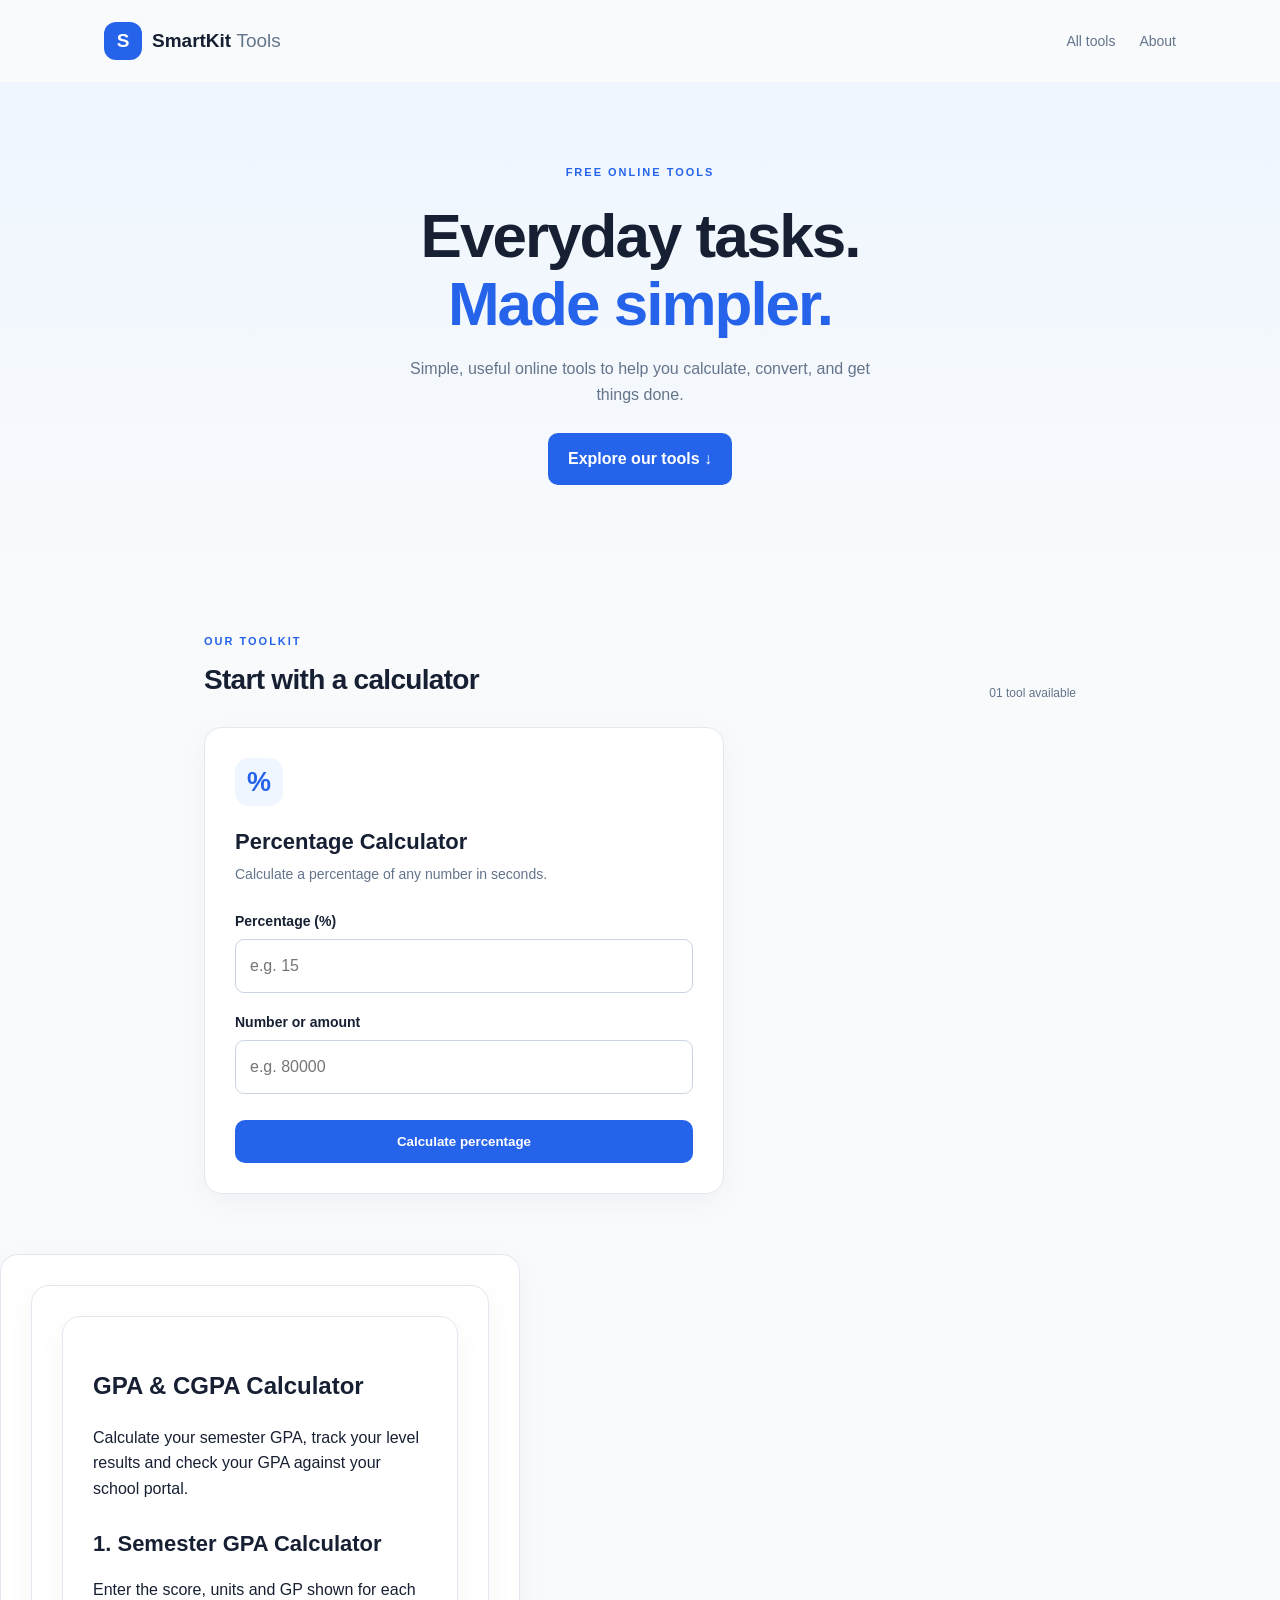
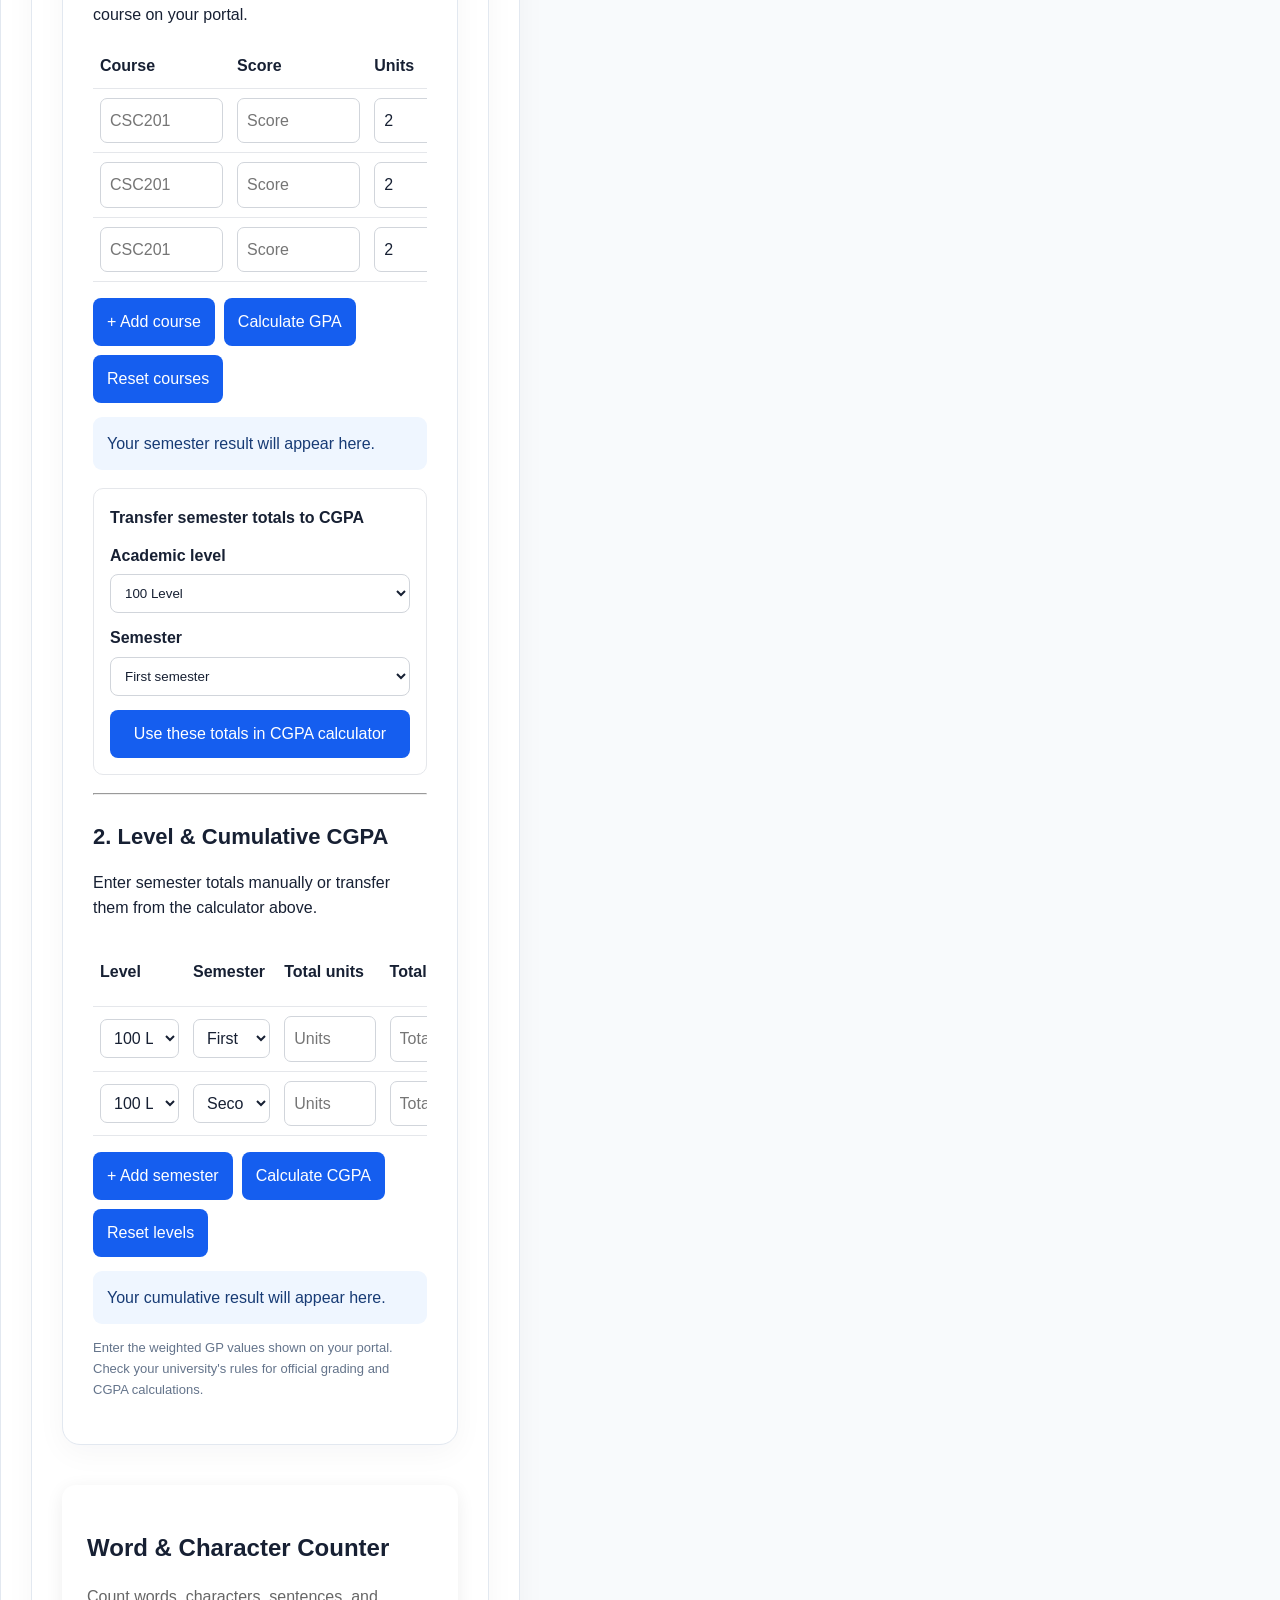
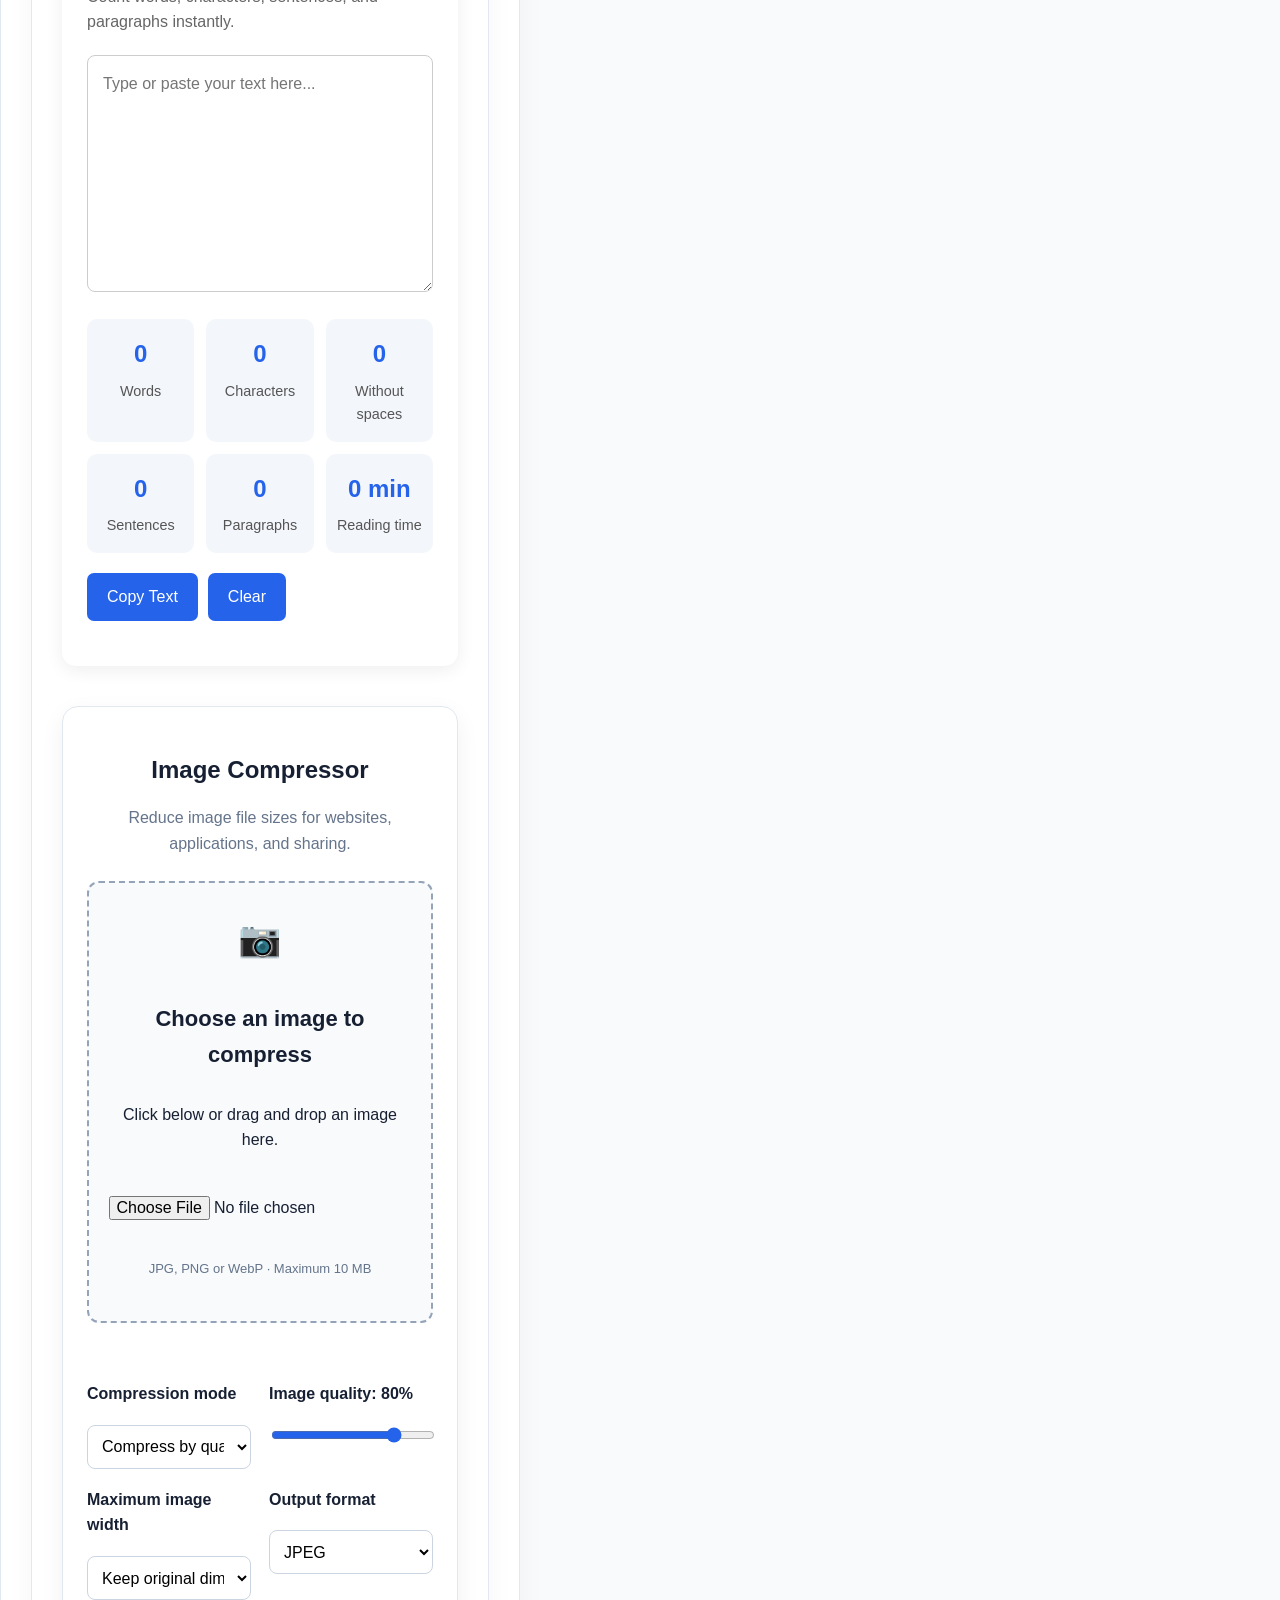
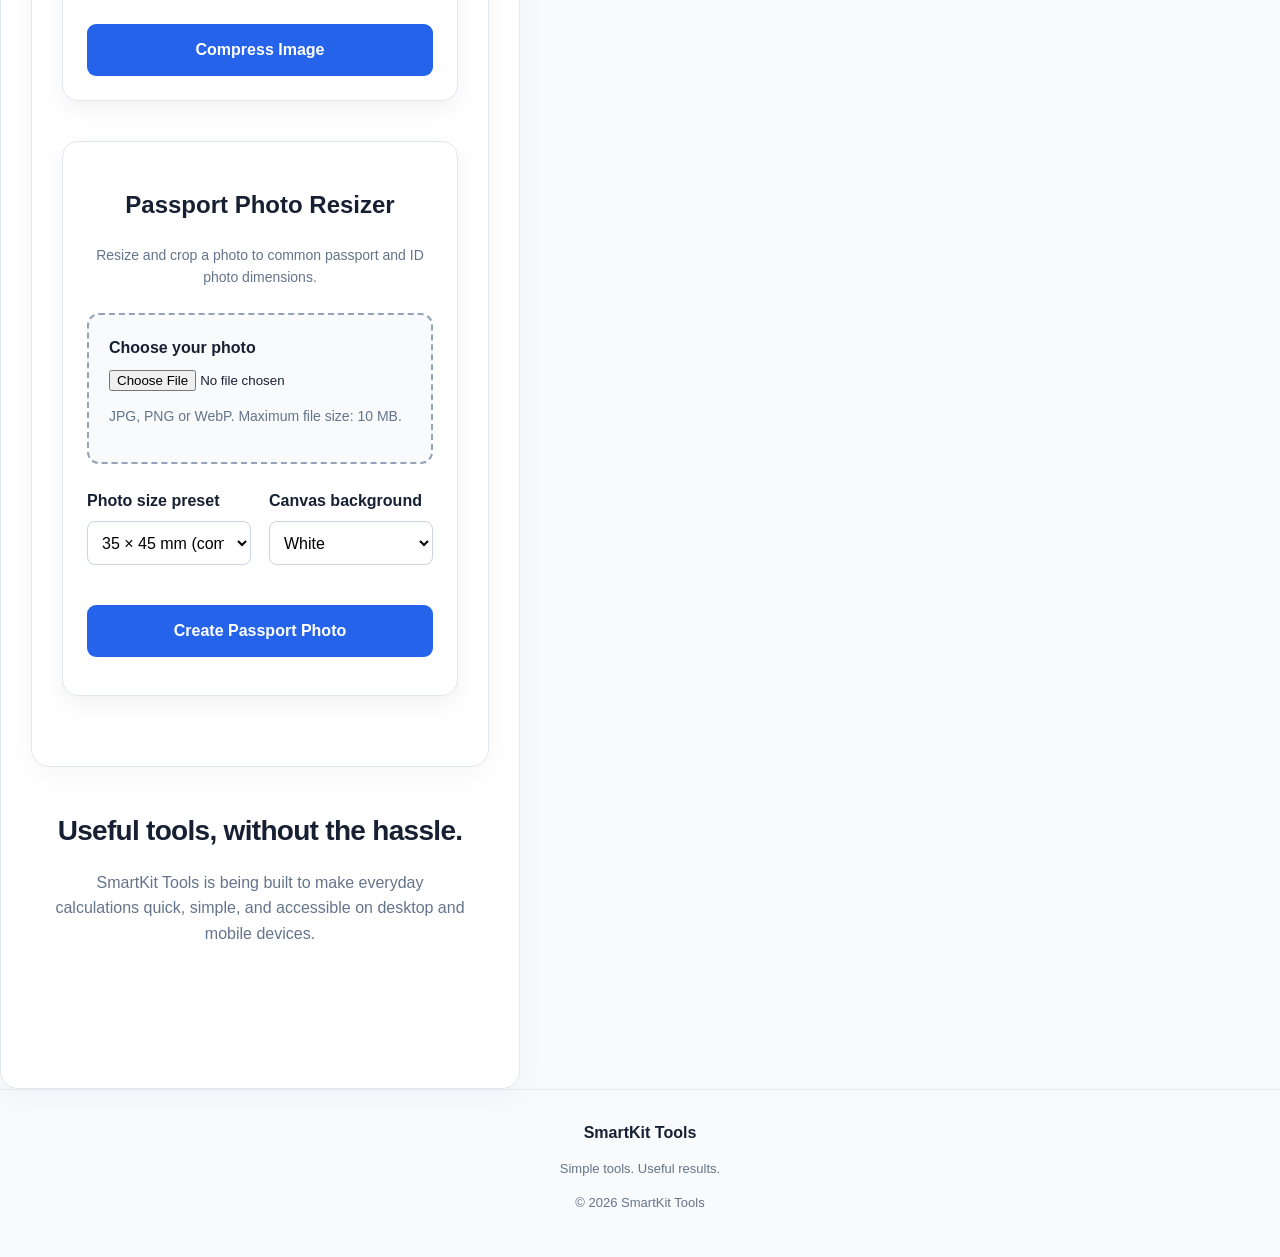
==== index.html @ 0edc25ff "Add files via upload" ====
<!DOCTYPE html>

<html lang="en">

<head>

  <meta charset="UTF-8">

  <meta name="viewport" content="width=device-width, initial-scale=1.0">

  <title>SmartKit Tools - Free Online Calculators & Image Tools</title>

<meta name="description" content="Use free online tools from SmartKit Tools, including a GPA and CGPA calculator, percentage calculator, word counter, image compressor, and passport photo resizer.">

<meta name="robots" content="index, follow">

<meta name="theme-color" content="#2563eb">

  <link rel="stylesheet" href="style.css">

  <script src="script.js" defer></script>

</head>

<body>

  <header class="site-header">

    <a class="brand" href="index.html" aria-label="SmartKit Tools home">

      <span class="brand-icon">S</span>

      <span>SmartKit <span class="brand-light">Tools</span></span>

    </a>

    <nav aria-label="Main navigation">

      <a href="#tools">All tools</a>

      <a href="#about">About</a>

    </nav>

  </header>

  <main>

    <section class="hero">

      <span class="eyebrow">FREE ONLINE TOOLS</span>

      <h1>Everyday tasks.<br><span>Made simpler.</span></h1>

      <p>

        Simple, useful online tools to help you calculate,

        convert, and get things done.

      </p>

      <a class="primary-button" href="#tools">Explore our tools ↓</a>

    </section>

    <section class="tools-section" id="tools">

      <div class="section-heading">

        <div>

          <span class="eyebrow">OUR TOOLKIT</span>

          <h2>Start with a calculator</h2>

        </div>

        <span class="tool-count">01 tool available</span>

      </div>

      <div class="tool-card">

        <div class="tool-icon" aria-hidden="true">%</div>

        <h3>Percentage Calculator</h3>

        <p class="tool-description">

          Calculate a percentage of any number in seconds.

        </p>

        <form id="percentage-form">

          <div class="field">

            <label for="percentage">Percentage (%)</label>

            <input

              id="percentage"

              type="number"

              min="0"

              max="1000000"

              step="any"

              placeholder="e.g. 15"

              required

            >

          </div>

          <div class="field">

            <label for="amount">Number or amount</label>

            <input

              id="amount"

              type="number"

              min="-1000000000000"

              max="1000000000000"

              step="any"

              placeholder="e.g. 80000"

              required

            >

          </div>

          <button class="calculate-button" type="submit">

            Calculate percentage

          </button>

        </form>

        <div

          id="result"

          class="result"

          role="status"

          aria-live="polite"

          hidden

        >

          <span class="result-label">Your result</span>

          <output id="result-value"></output>

          <button id="copy-result" class="copy-button" type="button">

            Copy result

          </button>

        </div>

      </div>

    </section>
    <section class="tool-card cgpa-tool" id="cgpa-calculator">

  <section class="tool-card cgpa-tool" id="cgpa-calculator">

<section class="tool-card cgpa-tool" id="cgpa-calculator">

  <h2>GPA & CGPA Calculator</h2>

  <p>Calculate your semester GPA, track your level results and check your GPA against your school portal.</p>

  <h3>1. Semester GPA Calculator</h3>

  <p>Enter the score, units and GP shown for each course on your portal.</p>

  <div class="cgpa-table-wrap">

    <table class="cgpa-table">

      <thead>

        <tr>

          <th>Course</th>

          <th>Score</th>

          <th>Units</th>

          <th>GP</th>

          <th>Action</th>

        </tr>

      </thead>

      <tbody id="semester-courses"></tbody>

    </table>

  </div>

  <div class="cgpa-actions">

    <button type="button" id="add-course">+ Add course</button>

    <button type="button" id="calculate-semester">Calculate GPA</button>

    <button type="button" id="reset-semester">Reset courses</button>

  </div>

  <div class="cgpa-result" id="semester-result" aria-live="polite">

    Your semester result will appear here.

  </div>

  <div class="cgpa-transfer">

    <h4>Transfer semester totals to CGPA</h4>

    <label for="transfer-level">Academic level</label>

    <select id="transfer-level">

      <option value="100">100 Level</option>

      <option value="200">200 Level</option>

      <option value="300">300 Level</option>

      <option value="400">400 Level</option>

      <option value="500">500 Level</option>

      <option value="600">600 Level</option>

      <option value="700">700 Level</option>

    </select>

    <label for="transfer-semester">Semester</label>

    <select id="transfer-semester">

      <option value="1">First semester</option>

      <option value="2">Second semester</option>

    </select>

    <button type="button" id="transfer-totals">

      Use these totals in CGPA calculator

    </button>

  </div>

  <hr>

  <h3>2. Level & Cumulative CGPA</h3>

  <p>Enter semester totals manually or transfer them from the calculator above.</p>

  <div class="cgpa-table-wrap">

    <table class="cgpa-table">

      <thead>

        <tr>

          <th>Level</th>

          <th>Semester</th>

          <th>Total units</th>

          <th>Total GP</th>

          <th>Portal GPA (optional)</th>

          <th>Action</th>

        </tr>

      </thead>

      <tbody id="cgpa-semesters"></tbody>

    </table>

  </div>

  <div class="cgpa-actions">

    <button type="button" id="cgpa-add-semester">+ Add semester</button>

    <button type="button" id="cgpa-calculate">Calculate CGPA</button>

    <button type="button" id="cgpa-reset">Reset levels</button>

  </div>

  <div class="cgpa-result" id="cgpa-result" aria-live="polite">

    Your cumulative result will appear here.

  </div>

  <div id="cgpa-level-results"></div>

  <p class="cgpa-note">

    Enter the weighted GP values shown on your portal. Check your university's rules

    for official grading and CGPA calculations.

  </p>

</section>
<!-- Word & Character Counter -->

<section class="tool-section word-counter" id="word-counter">

  <h2>Word & Character Counter</h2>

  <p>

    Count words, characters, sentences, and paragraphs instantly.

  </p>

  <textarea

    id="word-input"

    placeholder="Type or paste your text here..."

    rows="8"

    aria-label="Enter text to count"

  ></textarea>

  <div class="word-stats">

    <div class="word-stat">

      <span id="word-count">0</span>

      <p>Words</p>

    </div>

    <div class="word-stat">

      <span id="character-count">0</span>

      <p>Characters</p>

    </div>

    <div class="word-stat">

      <span id="character-no-spaces">0</span>

      <p>Without spaces</p>

    </div>

    <div class="word-stat">

      <span id="sentence-count">0</span>

      <p>Sentences</p>

    </div>

    <div class="word-stat">

      <span id="paragraph-count">0</span>

      <p>Paragraphs</p>

    </div>

    <div class="word-stat">

      <span id="reading-time">0 min</span>

      <p>Reading time</p>

    </div>

  </div>

  <div class="word-actions">

    <button type="button" id="copy-text">Copy Text</button>

    <button type="button" id="clear-text">Clear</button>

  </div>

  <p id="word-message" role="status" aria-live="polite"></p>

</section>
<section id="image-compressor" class="image-compressor">

    <div class="compressor-heading">

        <h2>Image Compressor</h2>

        <p>Reduce image file sizes for websites, applications, and sharing.</p>

    </div>

    <div id="image-drop-area" class="image-upload">

        <div class="upload-icon">📷</div>

        <h3>Choose an image to compress</h3>

        <p>Click below or drag and drop an image here.</p>

        <input

            type="file"

            id="image-file"

            accept="image/jpeg,image/png,image/webp"

        />

        <p class="upload-limit">JPG, PNG or WebP · Maximum 10 MB</p>

    </div>

    <p id="image-message" class="image-message" role="status" aria-live="polite"></p>

    <div class="compressor-settings">

        <div class="compressor-field">

            <label for="compression-mode">Compression mode</label>

            <select id="compression-mode">

                <option value="quality">Compress by quality</option>

                <option value="target">Compress to target size</option>

            </select>

        </div>

        <div id="target-size-options" class="compressor-field" hidden>

            <label for="target-size-value">Target maximum size</label>

            <select id="target-size-value">

                <option value="20">20 KB</option>

                <option value="50">50 KB</option>

                <option value="100" selected>100 KB</option>

                <option value="200">200 KB</option>

                <option value="500">500 KB</option>

                <option value="custom">Custom size</option>

            </select>

            <div id="custom-size-container" hidden>

                <label for="custom-target-kb">Custom size in KB</label>

                <input

                    type="number"

                    id="custom-target-kb"

                    min="5"

                    max="10000"

                    value="100"

                />

            </div>

            <p class="field-note">

                The compressor will try to meet your target.

                Very small targets may not be possible without reducing image dimensions.

            </p>

        </div>

        <div class="compressor-field">

            <label for="image-quality">

                Image quality: <span id="quality-value">80%</span>

            </label>

            <input

                type="range"

                id="image-quality"

                min="10"

                max="100"

                value="80"

            />

        </div>

        <div class="compressor-field">

            <label for="image-width">Maximum image width</label>

            <select id="image-width">

                <option value="original">Keep original dimensions</option>

                <option value="1920">1920 pixels</option>

                <option value="1280">1280 pixels</option>

                <option value="800">800 pixels</option>

                <option value="640">640 pixels</option>

            </select>

        </div>

        <div class="compressor-field">

            <label for="image-format">Output format</label>

            <select id="image-format">

                <option value="image/jpeg">JPEG</option>

                <option value="image/webp">WebP</option>

                <option value="image/png">PNG</option>

            </select>

        </div>

    </div>

    <button type="button" id="compress-image-btn" class="compress-button">

        Compress Image

    </button>

    <div id="image-results" class="image-results" hidden>

        <h3>Your compression results</h3>

        <div class="image-preview-grid">

            <div class="preview-card">

                <h4>Original image</h4>

                <img id="original-preview" alt="Original image preview" />

                <p id="original-details">—</p>

            </div>

            <div class="preview-card">

                <h4>Compressed image</h4>

                <img id="compressed-preview" alt="Compressed image preview" />

                <p id="compressed-details">—</p>

            </div>

        </div>

        <div class="compression-summary">

            <p>Original size: <strong id="original-size">—</strong></p>

            <p>New size: <strong id="compressed-size">—</strong></p>

            <p>Size change: <strong id="size-change">—</strong></p>

        </div>

        <a id="download-compressed" class="download-compressed" href="#" download>

            Download Compressed Image

        </a>

    </div>

</section>
<section id="passport-resizer" class="passport-tool">

    <div class="passport-heading">

        <h2>Passport Photo Resizer</h2>

        <p>Resize and crop a photo to common passport and ID photo dimensions.</p>

    </div>

    <div class="passport-upload">

        <label for="passport-file">Choose your photo</label>

        <input

            type="file"

            id="passport-file"

            accept="image/jpeg,image/png,image/webp"

        />

        <p class="passport-note">JPG, PNG or WebP. Maximum file size: 10 MB.</p>

    </div>

    <div class="passport-controls">

        <div>

            <label for="passport-preset">Photo size preset</label>

            <select id="passport-preset">

                <option value="35x45">35 × 45 mm (common passport size)</option>

                <option value="2x2">2 × 2 inches (US-style photo)</option>

                <option value="600x600">600 × 600 pixels (square photo)</option>

                <option value="custom">Custom dimensions</option>

            </select>

        </div>

        <div id="passport-custom-fields" hidden>

            <label for="passport-custom-width">Width in pixels</label>

            <input

                type="number"

                id="passport-custom-width"

                min="50"

                max="3000"

                value="413"

            />

            <label for="passport-custom-height">Height in pixels</label>

            <input

                type="number"

                id="passport-custom-height"

                min="50"

                max="3000"

                value="531"

            />

        </div>

        <div>

            <label for="passport-background">Canvas background</label>

            <select id="passport-background">

                <option value="white">White</option>

                <option value="lightgray">Light gray</option>

                <option value="keep">Keep photo background</option>

            </select>

        </div>

    </div>

    <button type="button" id="passport-preview-btn" class="passport-button">

        Create Passport Photo

    </button>

    <p id="passport-message" class="passport-message" role="status" aria-live="polite"></p>

    <div id="passport-results" class="passport-results" hidden>

        <h3>Your resized photo</h3>

        <canvas id="passport-canvas"></canvas>

        <p id="passport-dimensions"></p>

        <p class="passport-note">

            This tool crops from the center of your photo. Check the crop carefully

            and make sure your photo meets the requirements of the organisation

            you're applying to.

        </p>

        <button type="button" id="passport-download" class="passport-button">

            Download Passport Photo

        </button>

    </div>

</section>
</section>

    <section class="about-section" id="about">

      <h2>Useful tools, without the hassle.</h2>

      <p>

        SmartKit Tools is being built to make everyday calculations

        quick, simple, and accessible on desktop and mobile devices.

      </p>

    </section>

  </main>

  <footer class="site-footer">

    <a class="brand footer-brand" href="index.html">SmartKit Tools</a>

    <p>Simple tools. Useful results.</p>

    <p>© <span id="year"></span> SmartKit Tools</p>

  </footer>

</body>

</html>
---- style.css ----
:root {
--primary: #2563eb;
--primary-dark: #1d4ed8;
--text: #172033;
--muted: #64748b;
--background: #f8fafc;
--surface: #ffffff;
--border: #e2e8f0;
}

* {
box-sizing: border-box;
}

html {
scroll-behavior: smooth;
}

body {
margin: 0;
font-family: Arial, Helvetica, sans-serif;
color: var(--text);
background: var(--background);
line-height: 1.6;
}

a {
color: inherit;
text-decoration: none;
}

.site-header {
max-width: 1120px;
margin: auto;
padding: 22px 24px;
display: flex;
align-items: center;
justify-content: space-between;
gap: 20px;
}

.brand {
display: inline-flex;
align-items: center;
gap: 10px;
font-size: 19px;
font-weight: 800;
}

.brand-icon {
display: grid;
place-items: center;
width: 38px;
height: 38px;
color: white;
background: var(--primary);
border-radius: 12px;
}

.brand-light {
font-weight: 400;
color: var(--muted);
}

nav {
display: flex;
gap: 24px;
color: var(--muted);
font-size: 14px;
}

nav a:hover {
color: var(--primary);
}

.hero {
text-align: center;
padding: 76px 24px 82px;
background: linear-gradient(180deg, #eff6ff, var(--background));
}

.eyebrow {
color: var(--primary);
font-size: 11px;
font-weight: 800;
letter-spacing: 2px;
}

.hero h1 {
margin: 18px 0;
font-size: clamp(38px, 6vw, 62px);
line-height: 1.1;
letter-spacing: -2px;
}

.hero h1 span {
color: var(--primary);
}

.hero p {
max-width: 500px;
margin: 0 auto 26px;
color: var(--muted);
}

.primary-button,
.calculate-button {
display: inline-block;
border: 0;
border-radius: 10px;
background: var(--primary);
color: white;
font-weight: 700;
cursor: pointer;
transition: background 0.2s, transform 0.2s;
}

.primary-button {
padding: 13px 20px;
}

.calculate-button {
width: 100%;
padding: 14px;
margin-top: 8px;
}

.primary-button:hover,
.calculate-button:hover {
background: var(--primary-dark);
}

.primary-button:active,
.calculate-button:active {
transform: translateY(1px);
}

.tools-section {
max-width: 920px;
margin: auto;
padding: 60px 24px;
}

.section-heading {
display: flex;
justify-content: space-between;
align-items: end;
gap: 16px;
margin-bottom: 24px;
}

.section-heading h2,
.about-section h2 {
margin: 6px 0 0;
font-size: 28px;
letter-spacing: -0.7px;
}

.tool-count {
color: var(--muted);
font-size: 12px;
}

.tool-card {
max-width: 520px;
padding: 30px;
background: var(--surface);
border: 1px solid var(--border);
border-radius: 18px;
box-shadow: 0 8px 30px rgb(15 23 42 / 4%);
}

.tool-icon {
display: grid;
place-items: center;
width: 48px;
height: 48px;
color: var(--primary);
background: #eff6ff;
border-radius: 14px;
font-size: 27px;
font-weight: 800;
}

.tool-card h3 {
margin: 18px 0 4px;
font-size: 22px;
}

.tool-description {
margin: 0 0 24px;
color: var(--muted);
font-size: 14px;
}

.field {
margin-bottom: 18px;
}

.field label {
display: block;
margin-bottom: 7px;
font-size: 14px;
font-weight: 700;
}

.field input {
display: block;
width: 100%;
padding: 13px 14px;
border: 1px solid #cbd5e1;
border-radius: 9px;
background: white;
color: var(--text);
font: inherit;
outline: none;
}

.field input:focus {
border-color: var(--primary);
box-shadow: 0 0 0 3px rgb(37 99 235 / 12%);
}

button:focus-visible,
a:focus-visible {
outline: 3px solid #93c5fd;
outline-offset: 3px;
}

.result {
margin-top: 22px;
padding: 18px;
border-radius: 12px;
background: #eff6ff;
overflow-wrap: anywhere;
}

.result-label {
display: block;
color: var(--muted);
font-size: 13px;
}

#result-value {
display: block;
margin: 5px 0 12px;
color: var(--primary-dark);
font-size: 30px;
font-weight: 800;
}

.copy-button {
padding: 9px 13px;
border: 1px solid #bfdbfe;
border-radius: 8px;
background: white;
color: var(--primary-dark);
font-weight: 700;
cursor: pointer;
}

.about-section {
max-width: 700px;
margin: 0 auto 60px;
padding: 36px 24px;
text-align: center;
}

.about-section p {
color: var(--muted);
}

.site-footer {
padding: 30px 20px;
text-align: center;
border-top: 1px solid var(--border);
color: var(--muted);
font-size: 13px;
}

.footer-brand {
color: var(--text);
font-size: 16px;
}

@media (max-width: 600px) {
.site-header {
padding: 18px;
}

nav {
gap: 12px;
font-size: 13px;
}

.hero {
padding: 58px 20px;
}

.hero h1 {
letter-spacing: -1.5px;
}

.tools-section {
padding: 42px 18px;
}

.section-heading {
align-items: start;
flex-direction: column;
}

.tool-card {
padding: 22px;
}
}
/* Integrated GPA and CGPA calculator */
.cgpa-tool h3 {
margin-top: 24px;
}

.cgpa-tool h4 {
margin: 0 0 12px;
}

.cgpa-tool .cgpa-table-wrap {
width: 100%;
overflow-x: auto;
margin: 16px 0;
}

.cgpa-tool .cgpa-table {
width: 100%;
min-width: 580px;
border-collapse: collapse;
}

.cgpa-tool .cgpa-table th,
.cgpa-tool .cgpa-table td {
padding: 9px 7px;
border-bottom: 1px solid #e5e7eb;
text-align: left;
}

.cgpa-tool .cgpa-table input,
.cgpa-tool .cgpa-table select {
box-sizing: border-box;
width: 100%;
min-width: 75px;
padding: 9px;
border: 1px solid #d1d5db;
border-radius: 7px;
background: #fff;
color: #172033;
font: inherit;
}

.cgpa-tool .cgpa-actions {
display: flex;
flex-wrap: wrap;
gap: 9px;
margin: 14px 0;
}

.cgpa-tool .cgpa-actions button,
.cgpa-transfer button {
padding: 11px 14px;
border: 0;
border-radius: 8px;
background: #155eef;
color: #fff;
font: inherit;
cursor: pointer;
}

.cgpa-tool .cgpa-table button {
padding: 8px;
border: 0;
border-radius: 6px;
background: #fee2e2;
color: #991b1b;
cursor: pointer;
}

.cgpa-transfer {
margin: 18px 0;
padding: 16px;
border: 1px solid #e5e7eb;
border-radius: 10px;
}

.cgpa-transfer label {
display: block;
margin: 12px 0 6px;
font-weight: 600;
}

.cgpa-transfer select {
box-sizing: border-box;
width: 100%;
padding: 10px;
border: 1px solid #d1d5db;
border-radius: 8px;
background: #fff;
color: #172033;
}

.cgpa-transfer button {
width: 100%;
margin-top: 14px;
}

.cgpa-tool .cgpa-result {
margin-top: 14px;
padding: 14px;
border-radius: 9px;
background: #eff6ff;
color: #173b75;
line-height: 1.6;
overflow-wrap: anywhere;
}

.cgpa-tool .cgpa-note {
margin-top: 14px;
color: #64748b;
font-size: 13px;
line-height: 1.6;
}

@media (max-width: 480px) {
.cgpa-tool .cgpa-actions button {
flex: 1 1 40%;
}
}
/* Word & Character Counter */
.word-counter {
max-width: 900px;
margin: 40px auto;
padding: 25px;
background: #ffffff;
border-radius: 14px;
box-shadow: 0 4px 18px rgba(0, 0, 0, 0.07);
}

.word-counter h2 {
margin-bottom: 10px;
}

.word-counter > p {
color: #666;
margin-bottom: 20px;
}

#word-input {
width: 100%;
min-height: 180px;
padding: 15px;
border: 1px solid #ccc;
border-radius: 8px;
font: inherit;
resize: vertical;
box-sizing: border-box;
}

#word-input:focus {
outline: 2px solid #2563eb;
border-color: #2563eb;
}

.word-stats {
display: grid;
grid-template-columns: repeat(3, minmax(0, 1fr));
gap: 12px;
margin: 20px 0;
}

.word-stat {
padding: 16px 8px;
text-align: center;
background: #f3f6fb;
border-radius: 10px;
}

.word-stat span {
font-size: 1.5rem;
font-weight: 700;
color: #2563eb;
overflow-wrap: anywhere;
}

.word-stat p {
margin: 6px 0 0;
font-size: 0.9rem;
color: #555;
}

.word-actions {
display: flex;
flex-wrap: wrap;
gap: 10px;
}

.word-actions button {
padding: 11px 20px;
border: none;
border-radius: 7px;
background: #2563eb;
color: white;
cursor: pointer;
font: inherit;
}

.word-actions button:hover {
opacity: 0.88;
}

#word-message {
margin-top: 12px;
font-size: 0.9rem;
}

@media (max-width: 600px) {
.word-counter {
margin: 25px 12px;
padding: 18px;
}

.word-stats {
grid-template-columns: repeat(2, minmax(0, 1fr));
}
}
/* SmartKit Tools — Image Compressor */
.image-compressor {
max-width: 900px;
margin: 40px auto;
padding: 26px;
background: #fff;
border-radius: 14px;
box-shadow: 0 4px 18px rgba(0, 0, 0, 0.07);
}

.image-compressor h2 {
margin-bottom: 10px;
}

.compressor-intro {
color: #666;
line-height: 1.7;
margin-bottom: 22px;
}

.image-upload {
min-height: 170px;
border: 2px dashed #b9cbea;
border-radius: 12px;
background: #f7faff;
display: flex;
flex-direction: column;
align-items: center;
justify-content: center;
gap: 10px;
padding: 20px;
text-align: center;
cursor: pointer;
transition: background 0.2s, border-color 0.2s;
}

.image-upload:hover,
.image-upload.dragging {
background: #edf5ff;
border-color: #2563eb;
}

.upload-symbol {
font-size: 42px;
color: #2563eb;
line-height: 1;
}

.image-upload span:last-of-type,
.image-compressor small {
color: #667085;
font-size: 13px;
}

#image-file {
max-width: 100%;
font: inherit;
}

.image-message {
margin: 12px 0;
color: #344054;
overflow-wrap: anywhere;
}

.compressor-settings {
display: grid;
grid-template-columns: repeat(2, minmax(0, 1fr));
gap: 22px;
margin: 25px 0;
}

.compressor-settings > div {
display: flex;
flex-direction: column;
gap: 10px;
}

.compressor-settings label {
font-weight: 600;
}

.compressor-settings input,
.compressor-settings select {
width: 100%;
box-sizing: border-box;
}

.compressor-settings select {
padding: 12px;
border: 1px solid #d0d5dd;
border-radius: 8px;
background: #fff;
font: inherit;
}

#image-quality {
accent-color: #2563eb;
}

.compress-button,
.download-compressed {
display: block;
width: 100%;
box-sizing: border-box;
padding: 13px 18px;
border: 0;
border-radius: 8px;
background: #2563eb;
color: #fff;
font: inherit;
font-weight: 600;
text-align: center;
text-decoration: none;
cursor: pointer;
}

.compress-button:hover,
.download-compressed:hover {
opacity: 0.9;
}

.compress-button:disabled {
opacity: 0.6;
cursor: wait;
}

.image-preview-grid {
display: grid;
grid-template-columns: repeat(2, minmax(0, 1fr));
gap: 18px;
margin-top: 28px;
}

.preview-card {
min-width: 0;
padding: 14px;
border: 1px solid #e4e7ec;
border-radius: 10px;
}

.preview-card h3 {
margin: 0 0 12px;
}

.preview-card img {
display: block;
width: 100%;
max-height: 300px;
object-fit: contain;
background: #f2f4f7;
border-radius: 8px;
}

.preview-card p {
font-size: 13px;
color: #475467;
overflow-wrap: anywhere;
}

.compression-summary {
margin: 20px 0;
padding: 14px 18px;
background: #f5f8fc;
border-radius: 10px;
}

.compression-summary p {
margin: 8px 0;
}

.download-compressed {
background: #15803d;
}

.image-compressor [hidden] {
display: none !important;
}

@media (max-width: 600px) {
.image-compressor {
margin: 25px 12px;
padding: 18px;
}

.compressor-settings,
.image-preview-grid {
grid-template-columns: 1fr;
}

.image-upload {
min-height: 145px;
}
}
/* Target-size image compression */

.target-size-settings {
margin: 18px 0;
padding: 16px;
border: 1px solid #d9e2ec;
border-radius: 12px;
background: #f8fafc;
}

.target-size-settings label {
display: block;
margin: 12px 0 7px;
font-weight: 600;
}

.target-size-settings select,
.target-size-settings input {
box-sizing: border-box;
width: 100%;
padding: 11px;
border: 1px solid #cbd5e1;
border-radius: 8px;
background: white;
font: inherit;
}

.target-size-note {
margin: 12px 0 0;
color: #64748b;
font-size: 13px;
line-height: 1.5;
}

#custom-size-container[hidden],
#target-size-options[hidden] {
display: none !important;
}
/* SmartKit Tools — Complete Image Compressor */

.image-compressor {
max-width: 900px;
margin: 40px auto;
padding: 24px;
background: #ffffff;
border: 1px solid #e2e8f0;
border-radius: 16px;
box-shadow: 0 8px 24px rgba(15, 23, 42, 0.06);
}

.compressor-heading {
text-align: center;
margin-bottom: 25px;
}

.compressor-heading h2 {
margin-bottom: 8px;
}

.compressor-heading p,
.upload-limit,
.field-note {
color: #64748b;
line-height: 1.6;
}

.image-upload {
padding: 28px 16px;
border: 2px dashed #94a3b8;
border-radius: 12px;
text-align: center;
background: #f8fafc;
transition: border-color 0.2s, background 0.2s;
}

.image-upload.drag-over {
border-color: #2563eb;
background: #eff6ff;
}

.upload-icon {
font-size: 35px;
}

.image-upload input[type="file"] {
display: block;
max-width: 100%;
margin: 16px auto;
}

.upload-limit {
font-size: 13px;
}

.image-message {
min-height: 20px;
margin: 14px 0;
line-height: 1.5;
overflow-wrap: anywhere;
}

.compressor-settings {
display: grid;
grid-template-columns: repeat(2, minmax(0, 1fr));
gap: 18px;
margin: 24px 0;
}

.compressor-field label {
display: block;
margin-bottom: 8px;
font-weight: 600;
}

.compressor-field select,
.compressor-field input[type="number"] {
box-sizing: border-box;
width: 100%;
min-height: 44px;
padding: 10px;
border: 1px solid #cbd5e1;
border-radius: 8px;
background: #ffffff;
font: inherit;
}

.compressor-field input[type="range"] {
width: 100%;
accent-color: #2563eb;
}

.field-note {
font-size: 13px;
}

#custom-size-container {
margin-top: 14px;
}

#target-size-options[hidden],
#custom-size-container[hidden],
#image-results[hidden] {
display: none !important;
}

.compress-button,
.download-compressed {
display: inline-block;
box-sizing: border-box;
padding: 13px 20px;
border: 0;
border-radius: 9px;
background: #2563eb;
color: #ffffff;
font: inherit;
font-weight: 600;
text-align: center;
text-decoration: none;
cursor: pointer;
}

.compress-button {
width: 100%;
}

.compress-button:hover,
.download-compressed:hover {
background: #1d4ed8;
}

.compress-button:disabled {
opacity: 0.65;
cursor: wait;
}

.image-results {
margin-top: 28px;
}

.image-results h3 {
text-align: center;
}

.image-preview-grid {
display: grid;
grid-template-columns: repeat(2, minmax(0, 1fr));
gap: 16px;
margin: 20px 0;
}

.preview-card {
min-width: 0;
padding: 14px;
border: 1px solid #e2e8f0;
border-radius: 10px;
text-align: center;
}

.preview-card img {
display: block;
width: 100%;
max-height: 280px;
object-fit: contain;
margin: 12px auto;
}

.preview-card p {
overflow-wrap: anywhere;
}

.compression-summary {
margin: 18px 0;
padding: 16px;
background: #f8fafc;
border-radius: 10px;
}

.download-compressed {
width: 100%;
}

@media (max-width: 600px) {
.image-compressor {
padding: 16px;
margin: 24px 0;
}

.compressor-settings,
.image-preview-grid {
grid-template-columns: 1fr;
}
}
/* SmartKit Tools — Passport Photo Resizer */

.passport-tool {
max-width: 900px;
margin: 40px auto;
padding: 24px;
background: #ffffff;
border: 1px solid #e2e8f0;
border-radius: 16px;
box-shadow: 0 8px 24px rgba(15, 23, 42, 0.06);
}

.passport-heading {
margin-bottom: 24px;
text-align: center;
}

.passport-heading p,
.passport-note {
color: #64748b;
font-size: 14px;
line-height: 1.6;
}

.passport-upload {
padding: 20px;
border: 2px dashed #94a3b8;
border-radius: 12px;
background: #f8fafc;
}

.passport-upload label,
.passport-controls label {
display: block;
margin-bottom: 8px;
font-weight: 600;
}

.passport-upload input {
display: block;
max-width: 100%;
margin-top: 10px;
}

.passport-controls {
display: grid;
grid-template-columns: repeat(2, minmax(0, 1fr));
gap: 18px;
margin: 24px 0;
}

.passport-controls select,
.passport-controls input[type="number"] {
box-sizing: border-box;
width: 100%;
min-height: 44px;
margin-bottom: 16px;
padding: 10px;
border: 1px solid #cbd5e1;
border-radius: 8px;
background: #ffffff;
font: inherit;
}

.passport-button {
display: block;
width: 100%;
padding: 13px 18px;
border: 0;
border-radius: 9px;
background: #2563eb;
color: #ffffff;
font: inherit;
font-weight: 600;
cursor: pointer;
}

.passport-button:hover {
background: #1d4ed8;
}

.passport-button:disabled {
opacity: 0.65;
cursor: wait;
}

.passport-message {
margin: 14px 0;
line-height: 1.5;
overflow-wrap: anywhere;
}

.passport-results {
margin-top: 24px;
text-align: center;
}

.passport-results canvas {
display: block;
max-width: 100%;
max-height: 500px;
width: auto;
height: auto;
margin: 16px auto;
border: 1px solid #e2e8f0;
background: #f8fafc;
}

.passport-results[hidden],
#passport-custom-fields[hidden] {
display: none !important;
}

@media (max-width: 600px) {
.passport-tool {
margin: 24px 0;
padding: 16px;
}

.passport-controls {
grid-template-columns: 1fr;
}
}
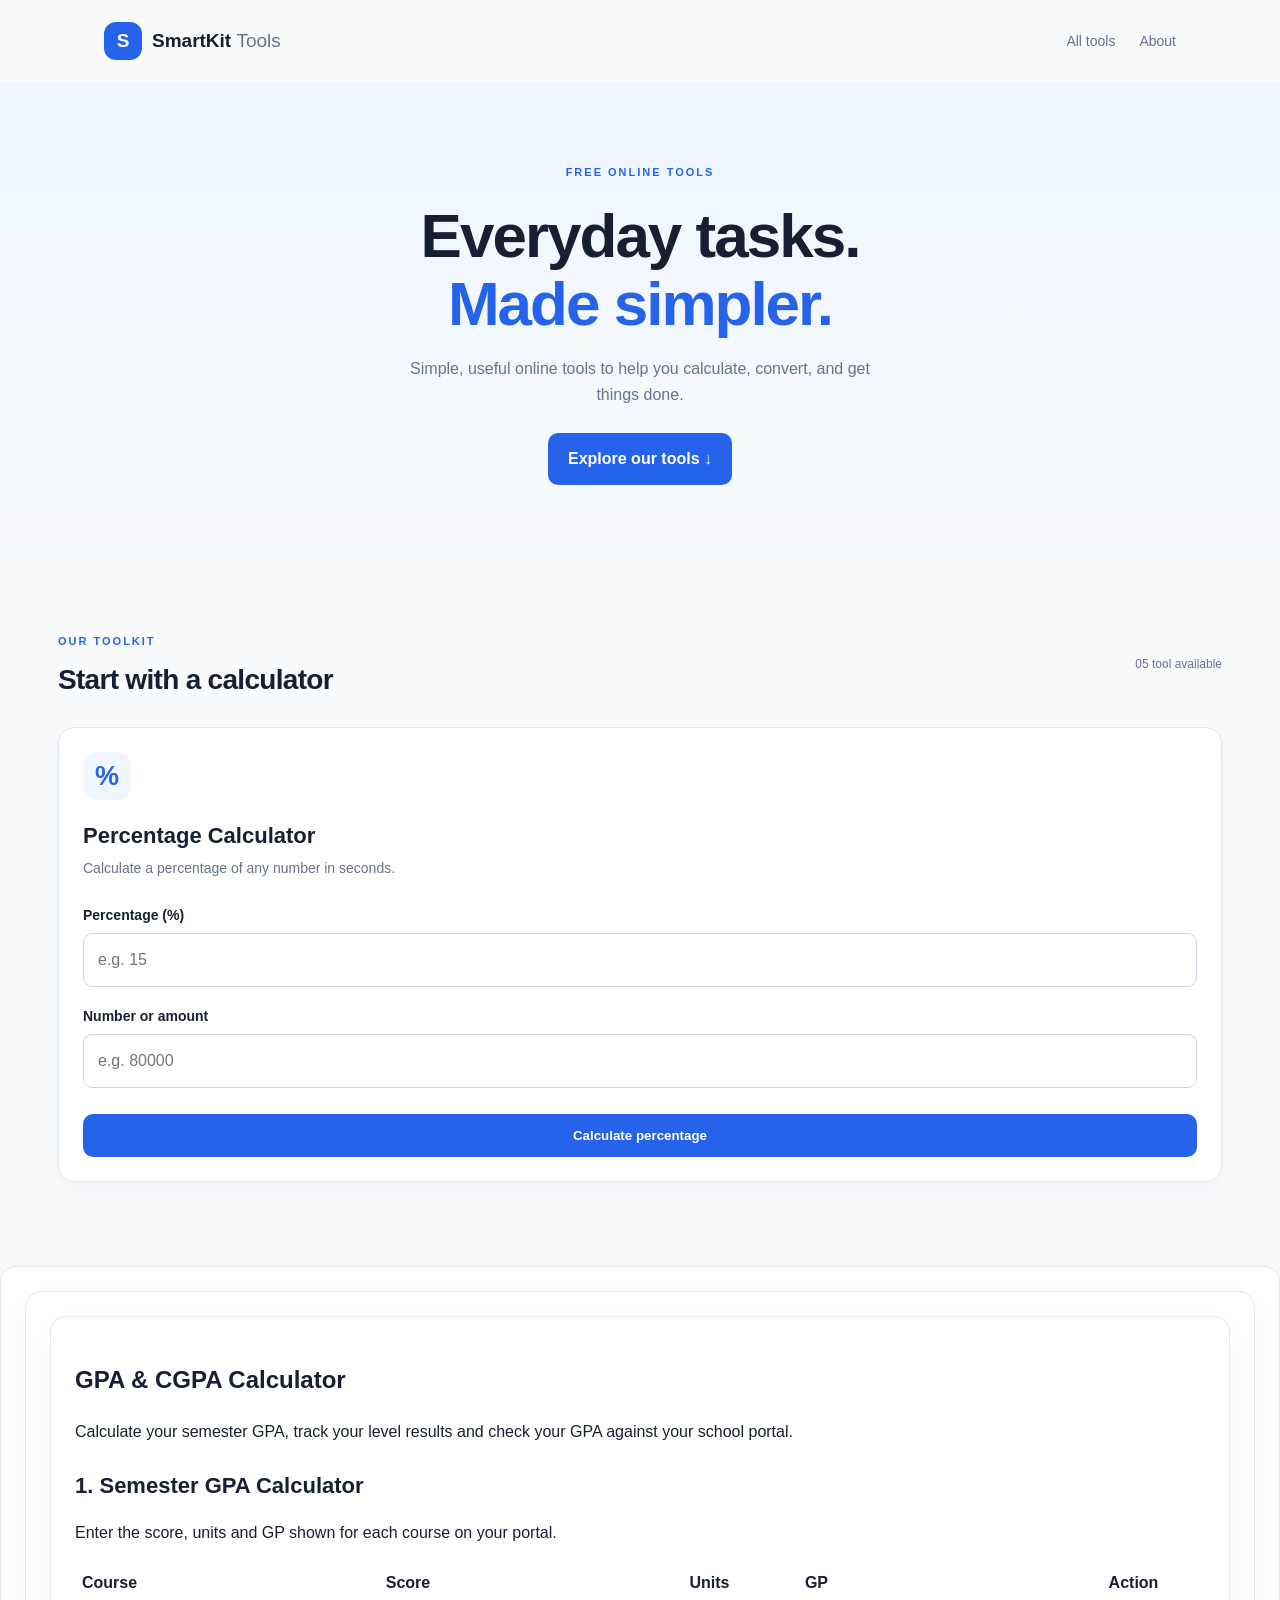
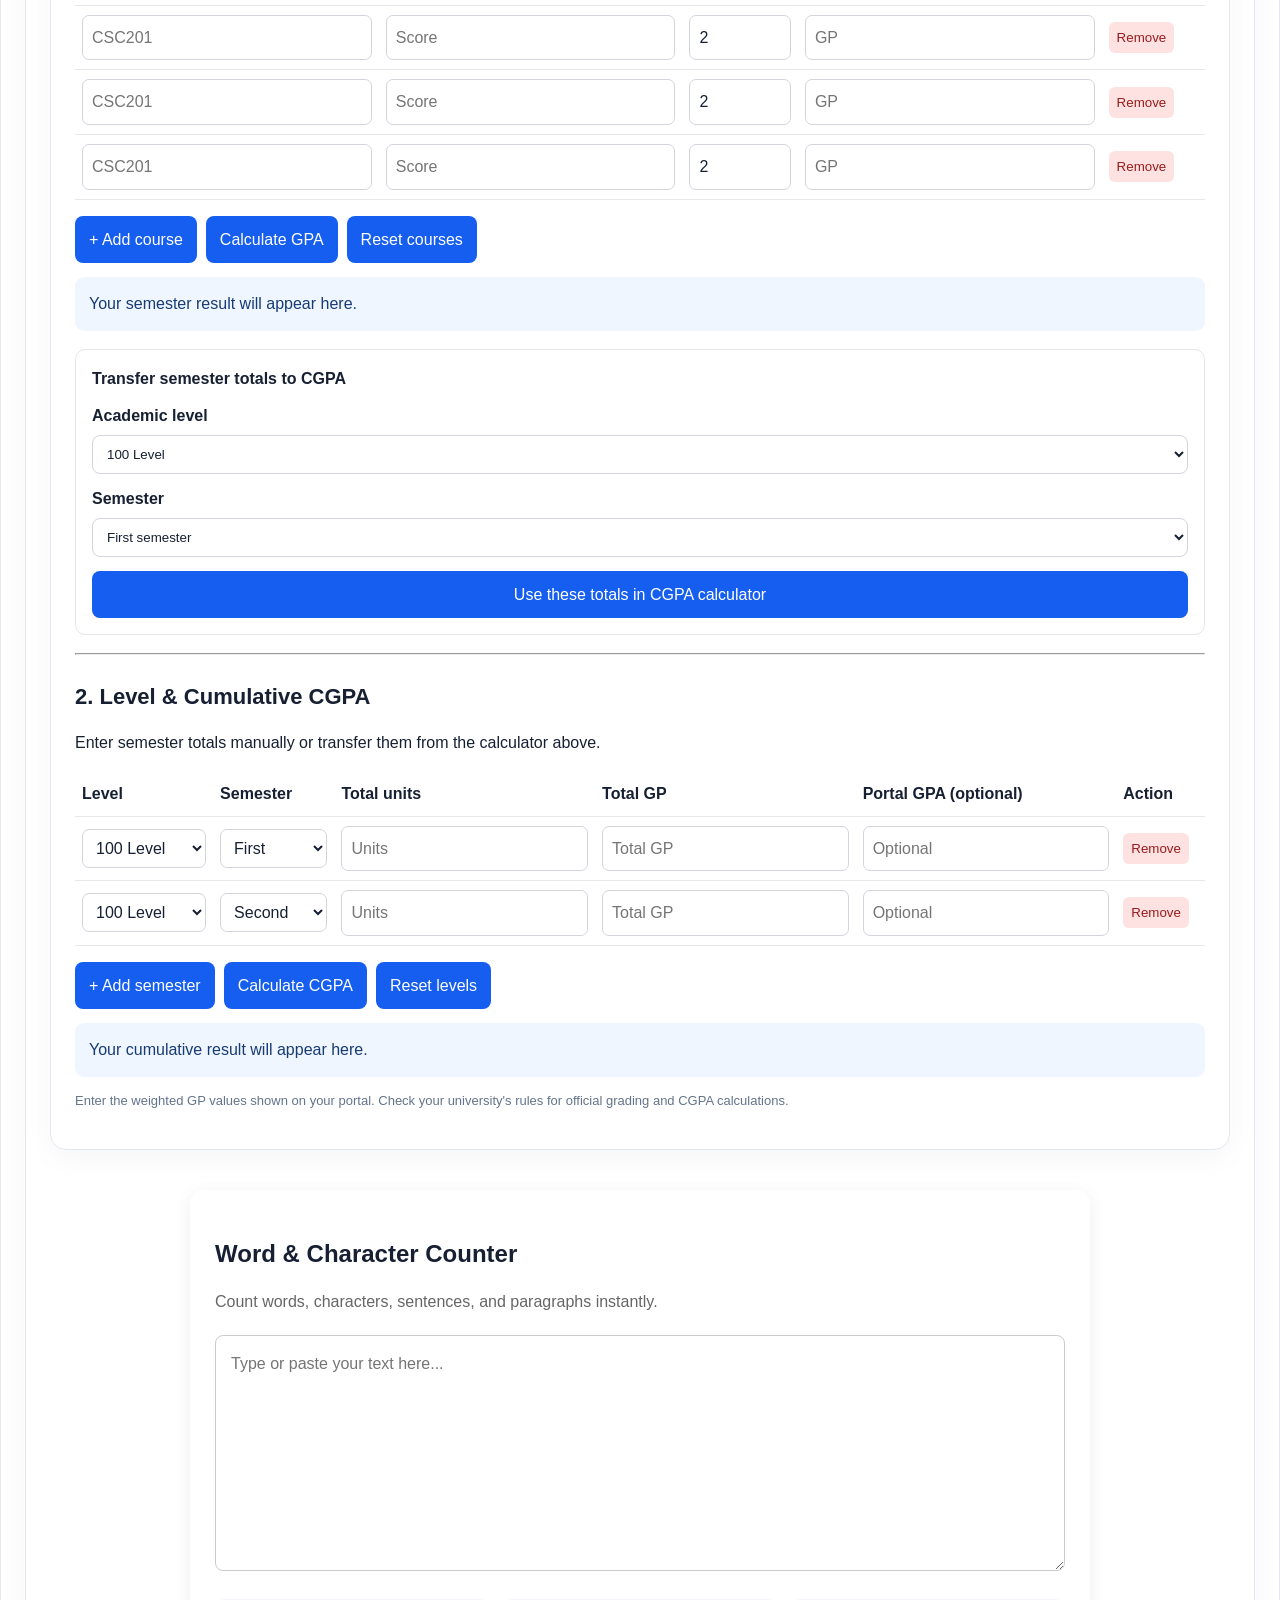
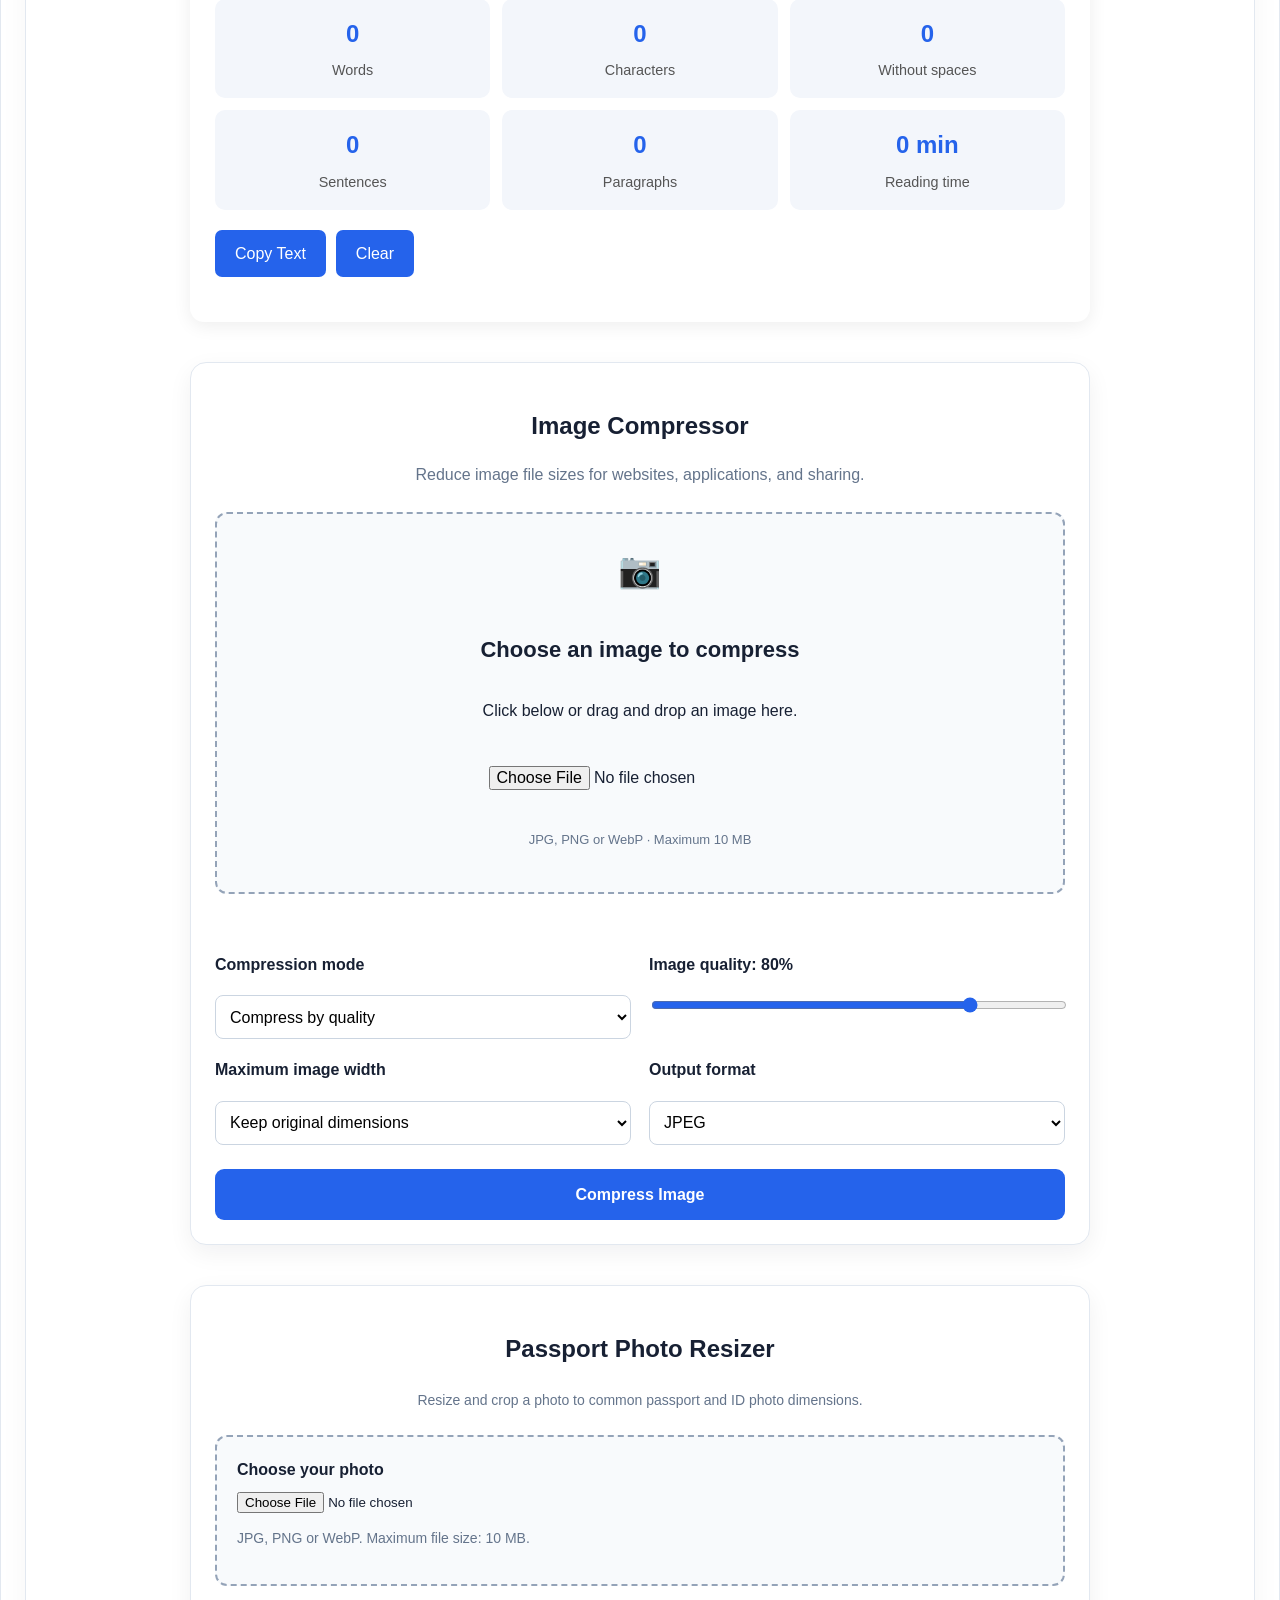
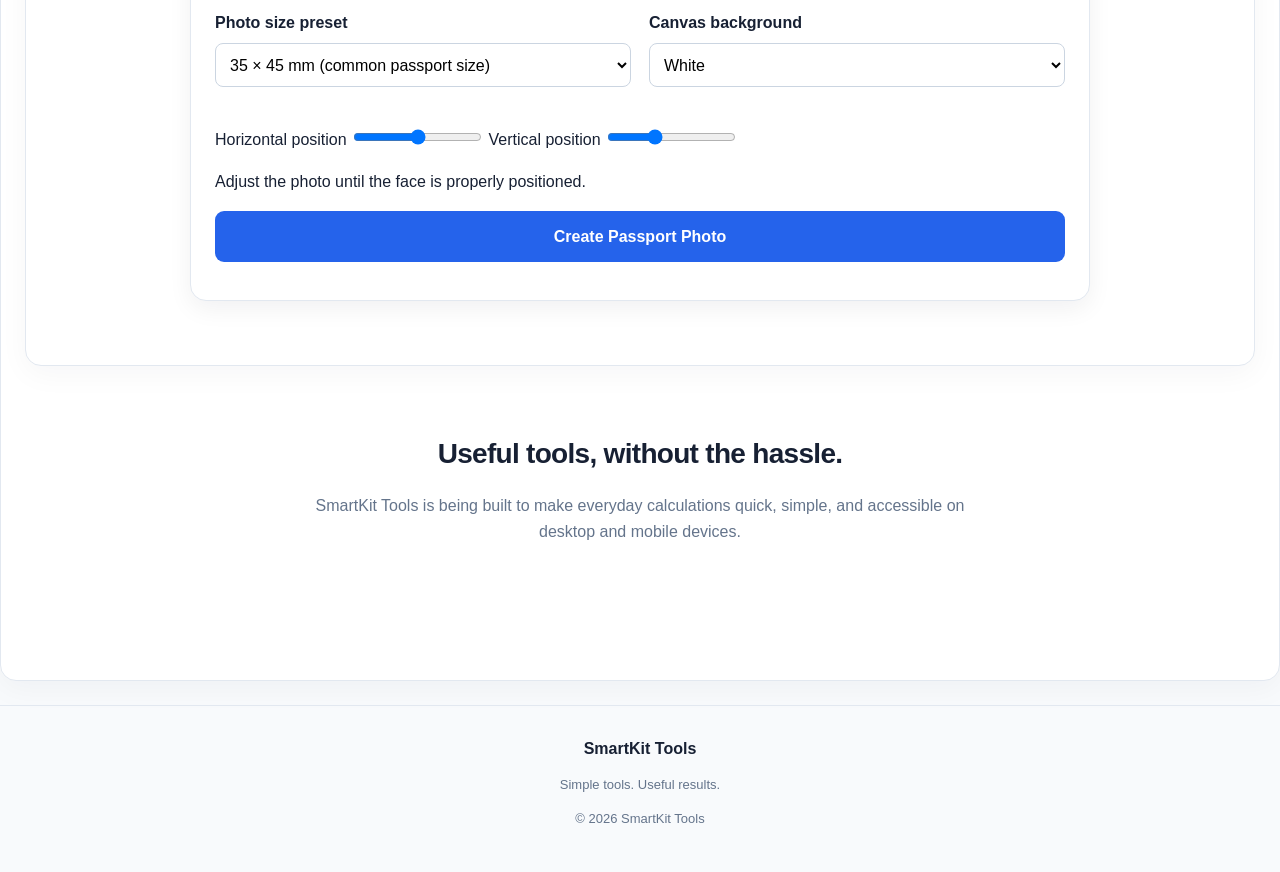
==== commit 3da83229: "Add files via upload" ====
--- a/index.html
+++ b/index.html
@@ -76,7 +76,7 @@
 
         </div>
 
-        <span class="tool-count">01 tool available</span>
+        <span class="tool-count">05 tool available</span>
 
       </div>
 
--- a/style.css
+++ b/style.css
@@ -1078,3 +1078,140 @@
 grid-template-columns: 1fr;
 }
 }
+/* SmartKit Tools layout improvement */
+#tools {
+width: 100%;
+max-width: 1200px;
+margin-left: auto;
+margin-right: auto;
+box-sizing: border-box;
+}
+
+#tools > .tool-card,
+#tools > .cgpa-tool {
+width: 100%;
+max-width: 100%;
+box-sizing: border-box;
+margin-left: 0;
+margin-right: 0;
+}
+
+
+/* =========================================
+SMARTKIT TOOLS — UNIFIED LAYOUT OVERRIDES
+========================================= */
+
+* {
+box-sizing: border-box;
+}
+
+html {
+scroll-behavior: smooth;
+}
+
+body {
+margin: 0;
+overflow-x: hidden;
+}
+
+#tools,
+.tools-section {
+width: 100%;
+max-width: 1200px;
+margin-left: auto;
+margin-right: auto;
+padding-left: 18px;
+padding-right: 18px;
+}
+
+/* Keep the tools heading neat */
+.tools-section .section-heading {
+display: flex;
+align-items: center;
+justify-content: space-between;
+flex-wrap: wrap;
+gap: 12px;
+margin-bottom: 24px;
+}
+
+/* Consistent tool card appearance */
+.tool-card,
+.cgpa-tool,
+#tools > .tool-card,
+#tools > .cgpa-tool {
+display: block;
+width: 100%;
+max-width: 100%;
+min-width: 0;
+margin: 0 0 24px;
+padding: 24px;
+float: none;
+position: static;
+border-radius: 16px;
+}
+
+/* Keep card contents inside their cards */
+.tool-card img,
+.tool-card input,
+.tool-card select,
+.tool-card textarea,
+.tool-card button,
+.cgpa-tool input,
+.cgpa-tool select,
+.cgpa-tool textarea,
+.cgpa-tool button {
+max-width: 100%;
+}
+
+.tool-card input,
+.tool-card select,
+.tool-card textarea,
+.cgpa-tool input,
+.cgpa-tool select,
+.cgpa-tool textarea {
+box-sizing: border-box;
+}
+
+/* Make forms easier to use */
+.tool-card form,
+.cgpa-tool form {
+width: 100%;
+max-width: 100%;
+}
+
+/* Keep wide GPA tables scrollable on small screens */
+.cgpa-tool .cgpa-table-wrap {
+width: 100%;
+max-width: 100%;
+overflow-x: auto;
+}
+
+/* Images should stay within the available space */
+.tool-card canvas,
+.tool-card img,
+.cgpa-tool canvas,
+.cgpa-tool img {
+max-width: 100%;
+height: auto;
+}
+
+/* Mobile layout */
+@media (max-width: 600px) {
+#tools,
+.tools-section {
+padding-left: 12px;
+padding-right: 12px;
+}
+
+.tool-card,
+.cgpa-tool,
+#tools > .tool-card,
+#tools > .cgpa-tool {
+padding: 16px;
+margin-bottom: 18px;
+}
+
+.tools-section .section-heading {
+align-items: flex-start;
+}
+}
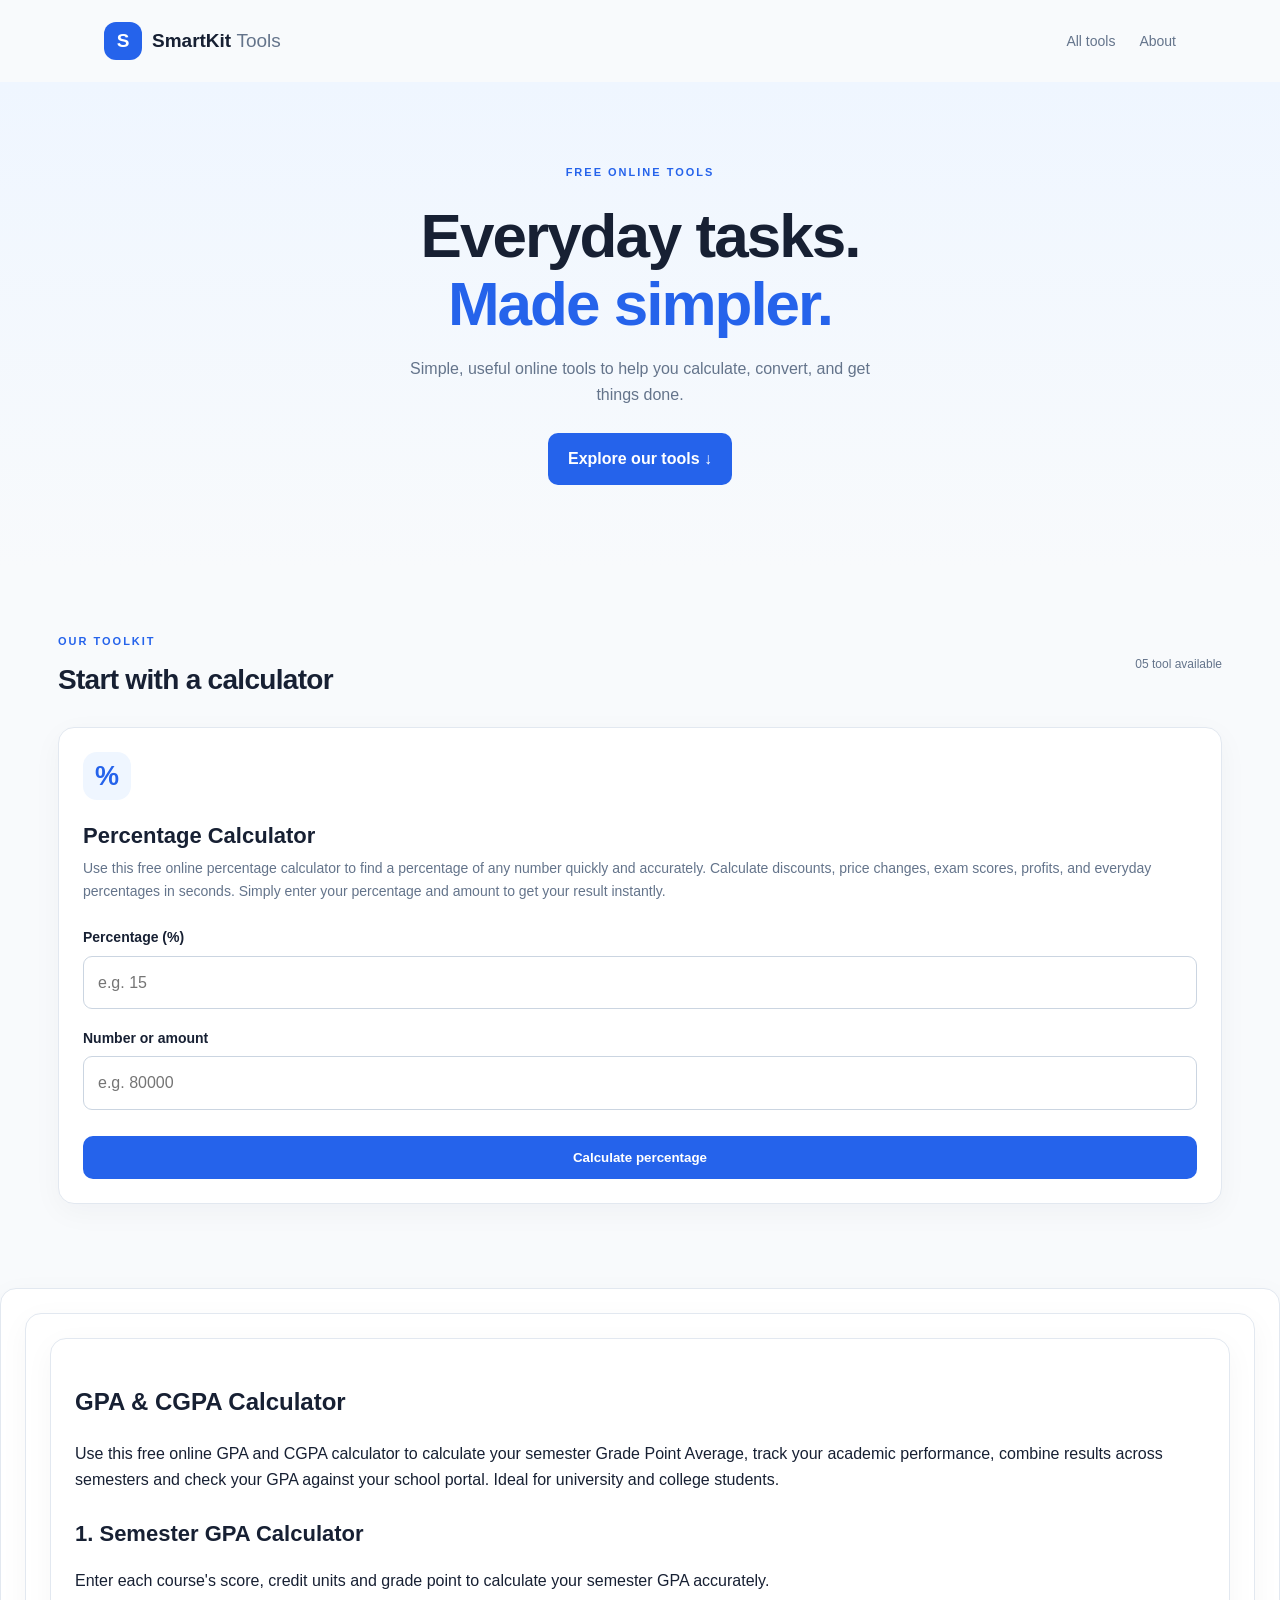
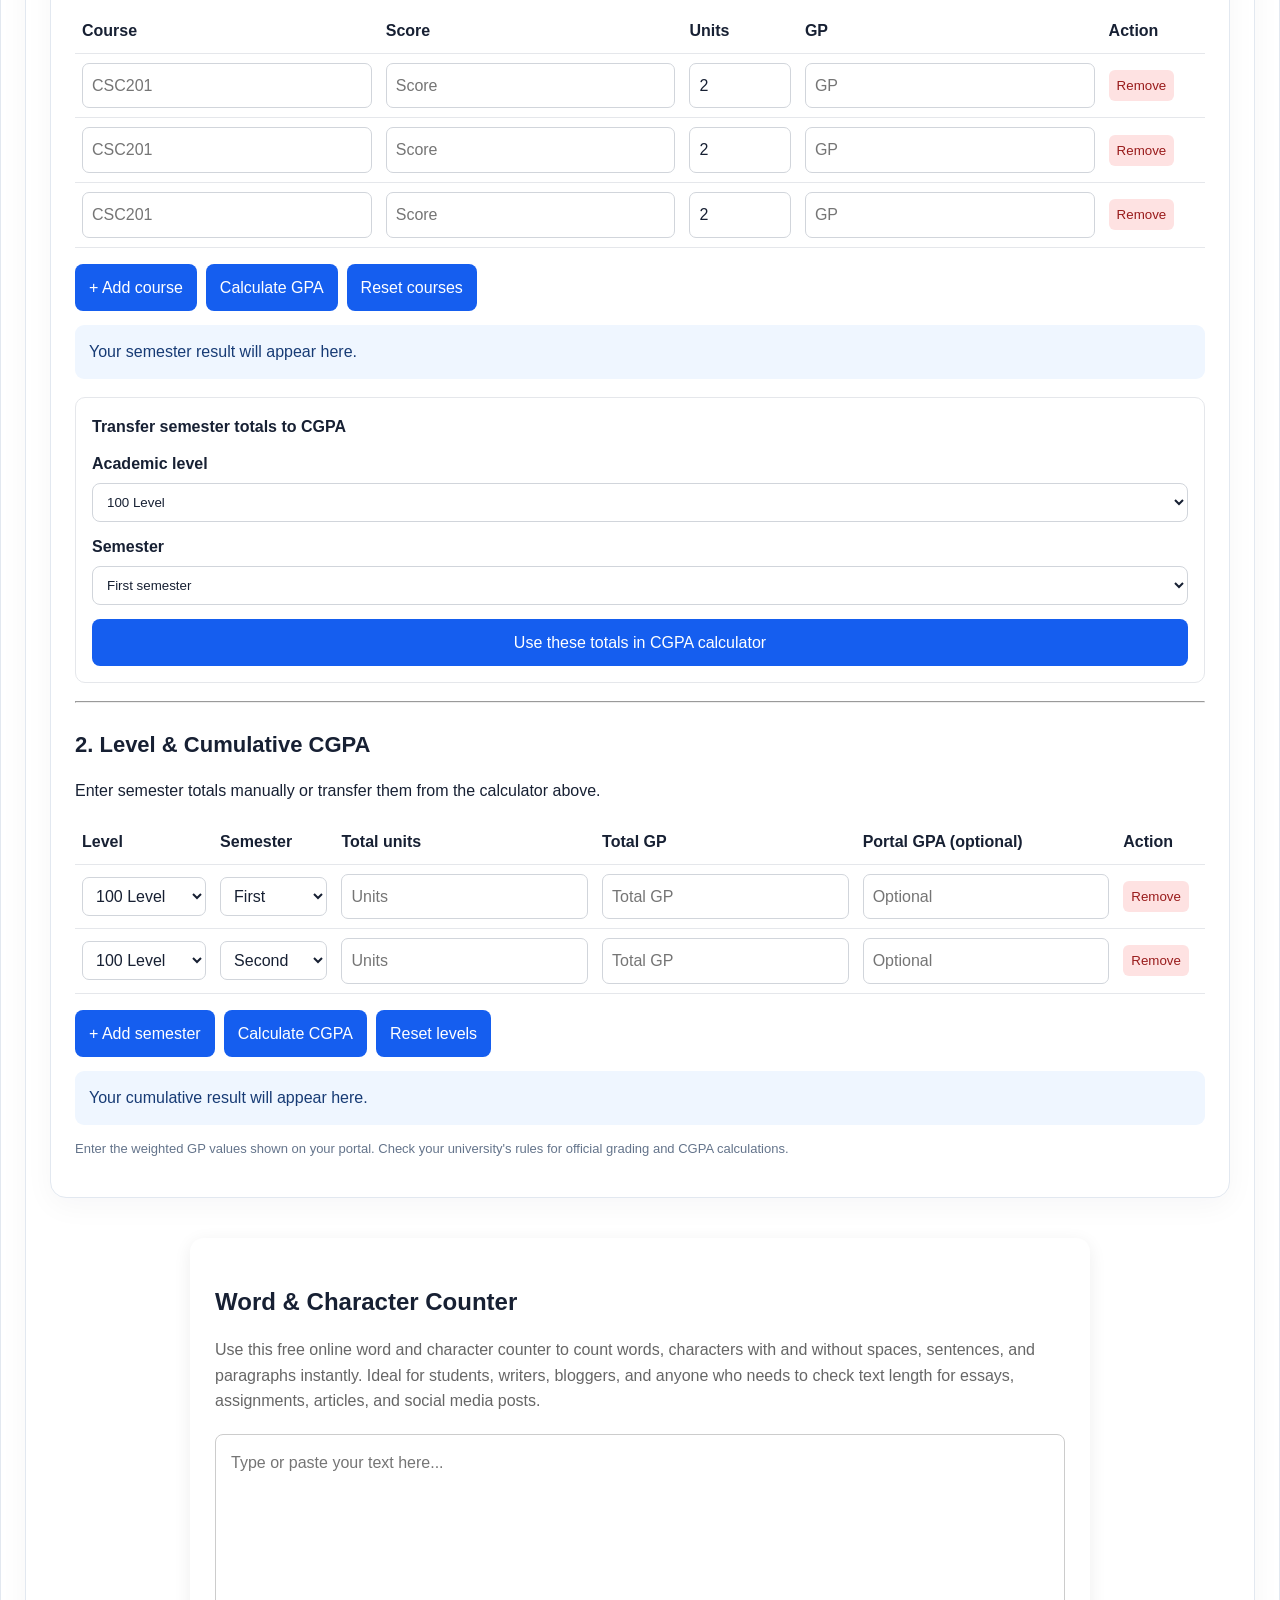
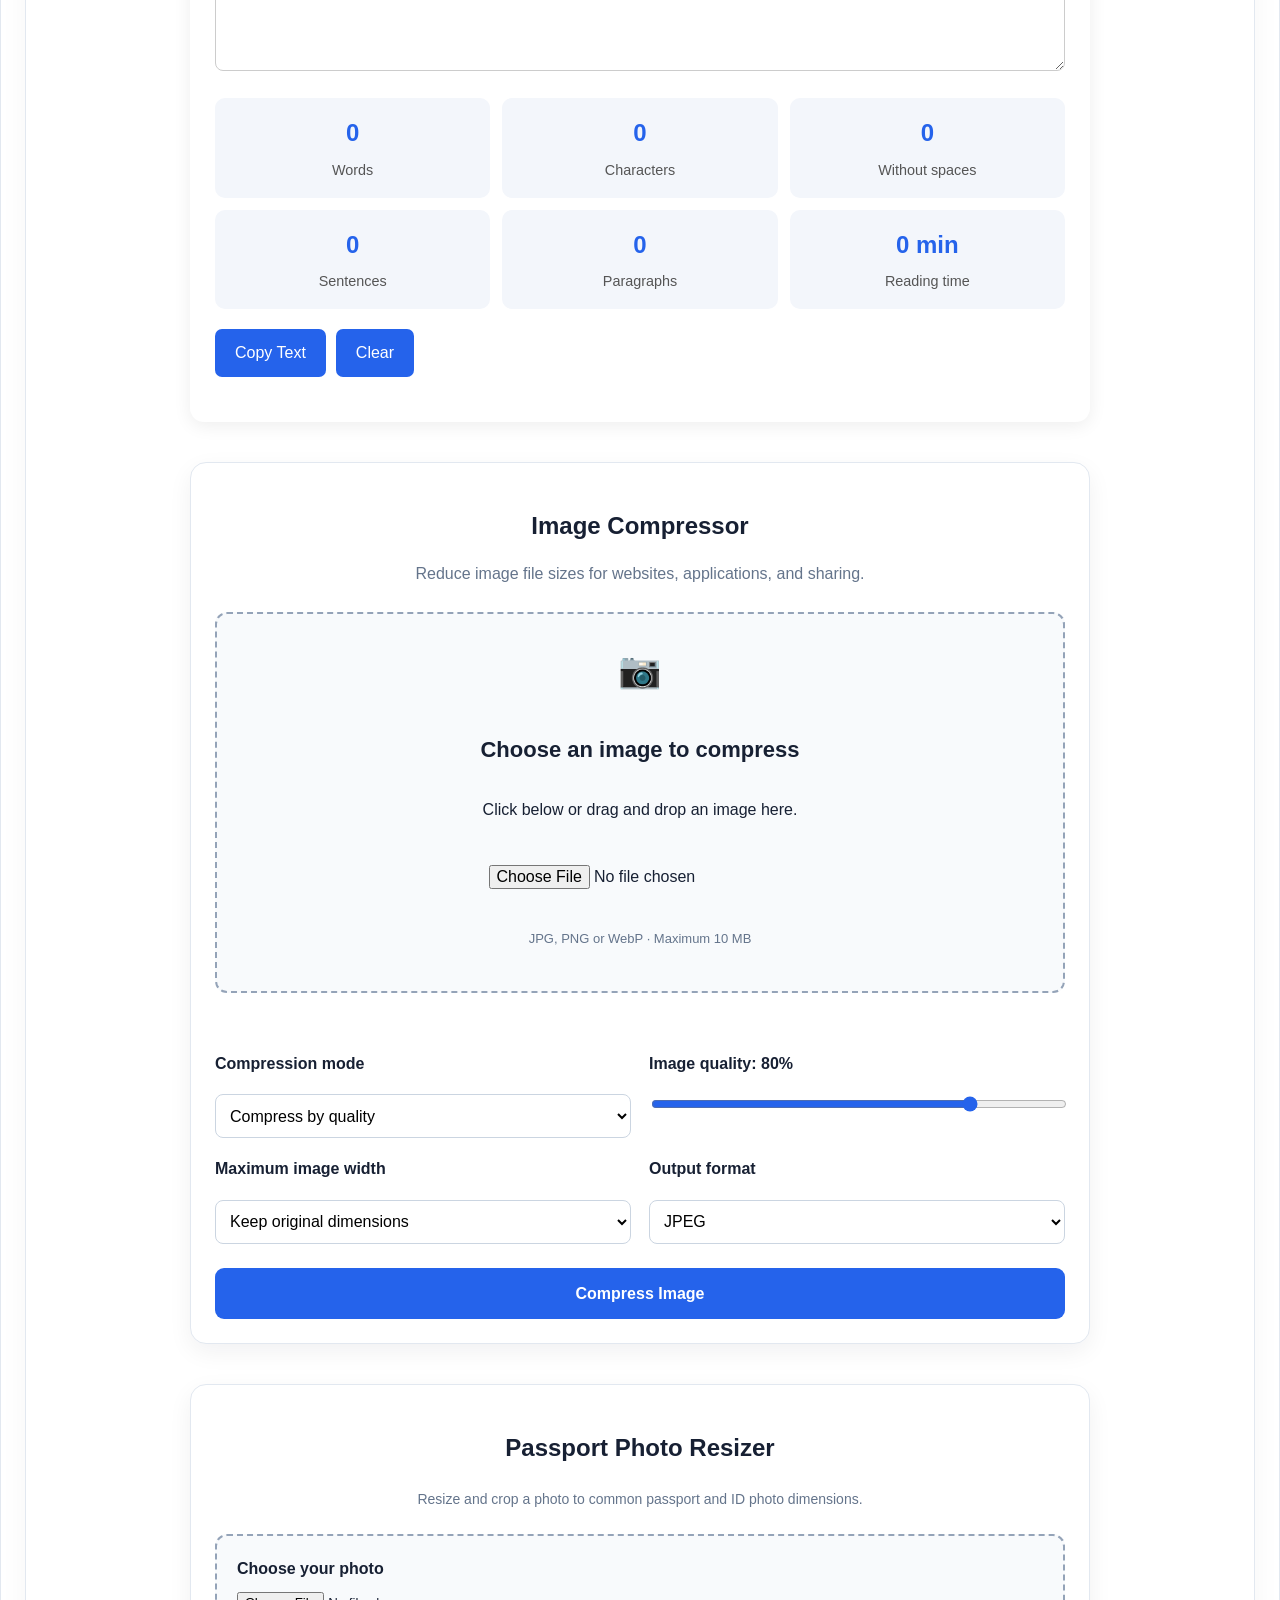
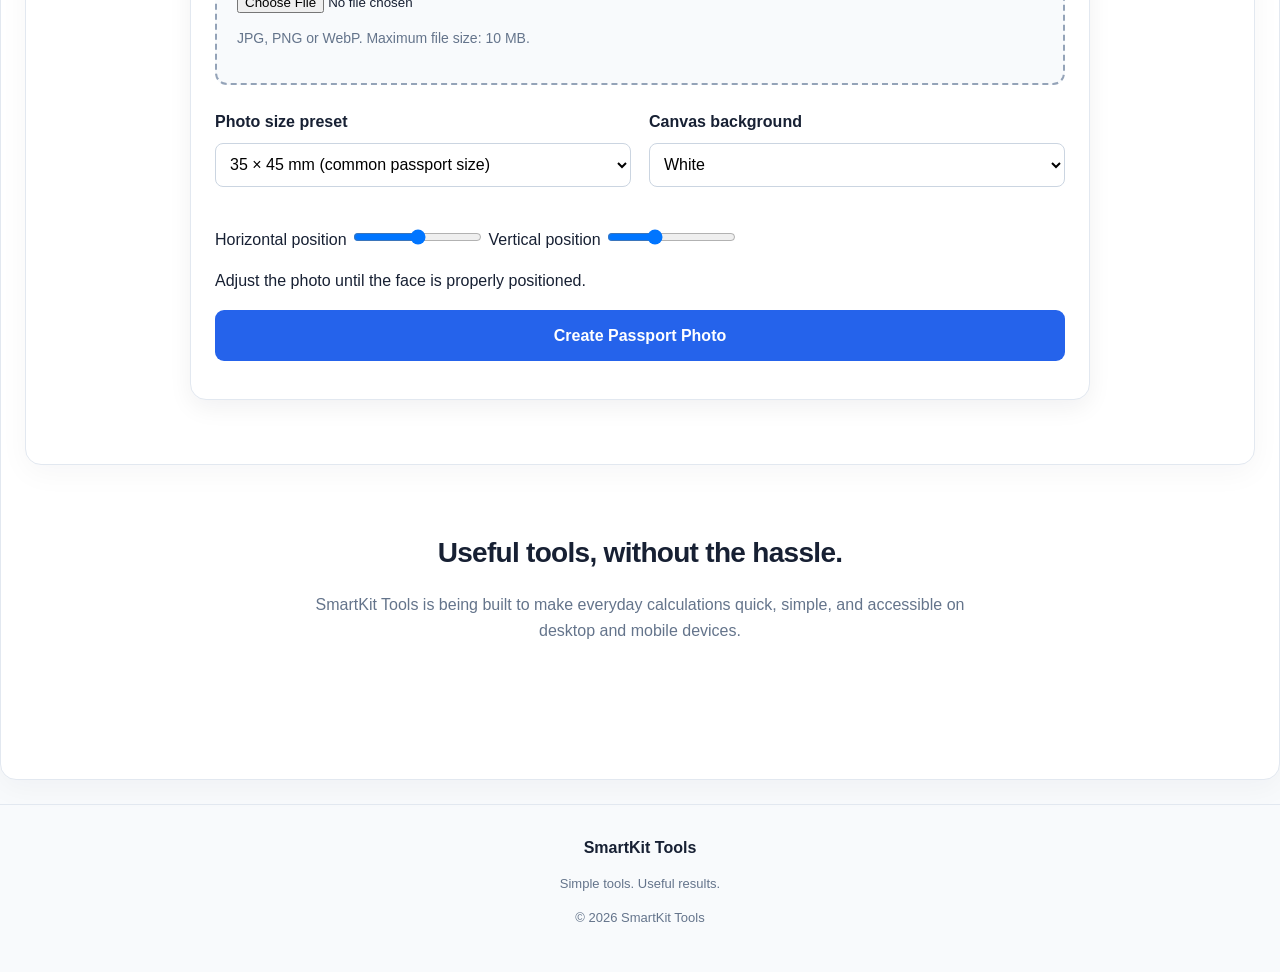
==== commit b17ed149: "Add files via upload" ====
--- a/index.html
+++ b/index.html
@@ -11,6 +11,7 @@
   <title>SmartKit Tools - Free Online Calculators & Image Tools</title>
 
 <meta name="description" content="Use free online tools from SmartKit Tools, including a GPA and CGPA calculator, percentage calculator, word counter, image compressor, and passport photo resizer.">
+<meta name="google-site-verification" content="QT_mMy1HmHp5dIPPXbp9_oHq74lhtWG_S5eoioUg7B4" />
 
 <meta name="robots" content="index, follow">
 
@@ -88,9 +89,17 @@
 
         <p class="tool-description">
 
-          Calculate a percentage of any number in seconds.
-
-        </p>
+  Use this free online percentage calculator to find a percentage
+
+  of any number quickly and accurately. Calculate discounts,
+
+  price changes, exam scores, profits, and everyday percentages
+
+  in seconds. Simply enter your percentage and amount to get
+
+  your result instantly.
+
+</p>
 
         <form id="percentage-form">
 
@@ -187,11 +196,26 @@
 
   <h2>GPA & CGPA Calculator</h2>
 
-  <p>Calculate your semester GPA, track your level results and check your GPA against your school portal.</p>
-
+  <p>
+
+  Use this free online GPA and CGPA calculator to calculate your
+
+  semester Grade Point Average, track your academic performance,
+
+  combine results across semesters and check your GPA against
+
+  your school portal. Ideal for university and college students.
+
+</p>
   <h3>1. Semester GPA Calculator</h3>
 
-  <p>Enter the score, units and GP shown for each course on your portal.</p>
+  <p>
+
+  Enter each course's score, credit units and grade point to
+
+  calculate your semester GPA accurately.
+
+</p>
 
   <div class="cgpa-table-wrap">
 
@@ -350,9 +374,17 @@
 
   <p>
 
-    Count words, characters, sentences, and paragraphs instantly.
-
-  </p>
+  Use this free online word and character counter to count words,
+
+  characters with and without spaces, sentences, and paragraphs
+
+  instantly. Ideal for students, writers, bloggers, and anyone
+
+  who needs to check text length for essays, assignments,
+
+  articles, and social media posts.
+
+</p>
 
   <textarea
 
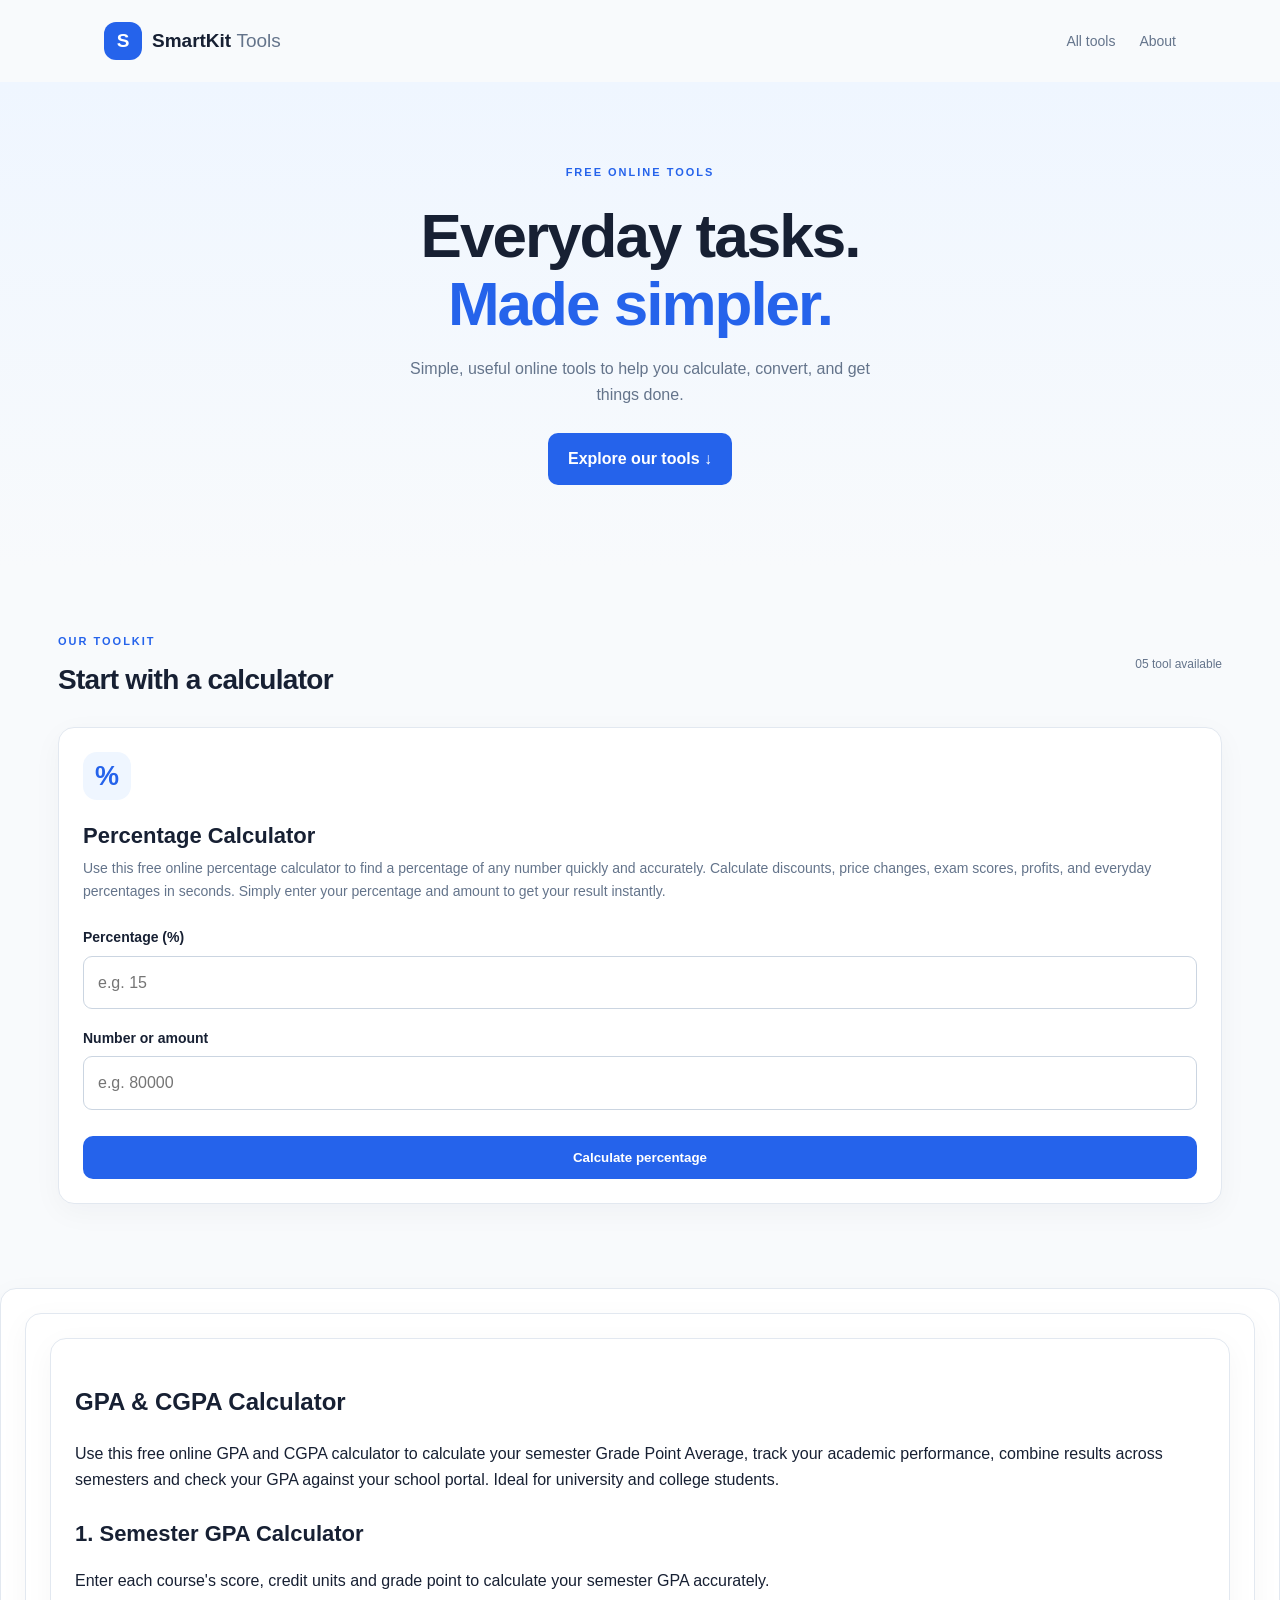
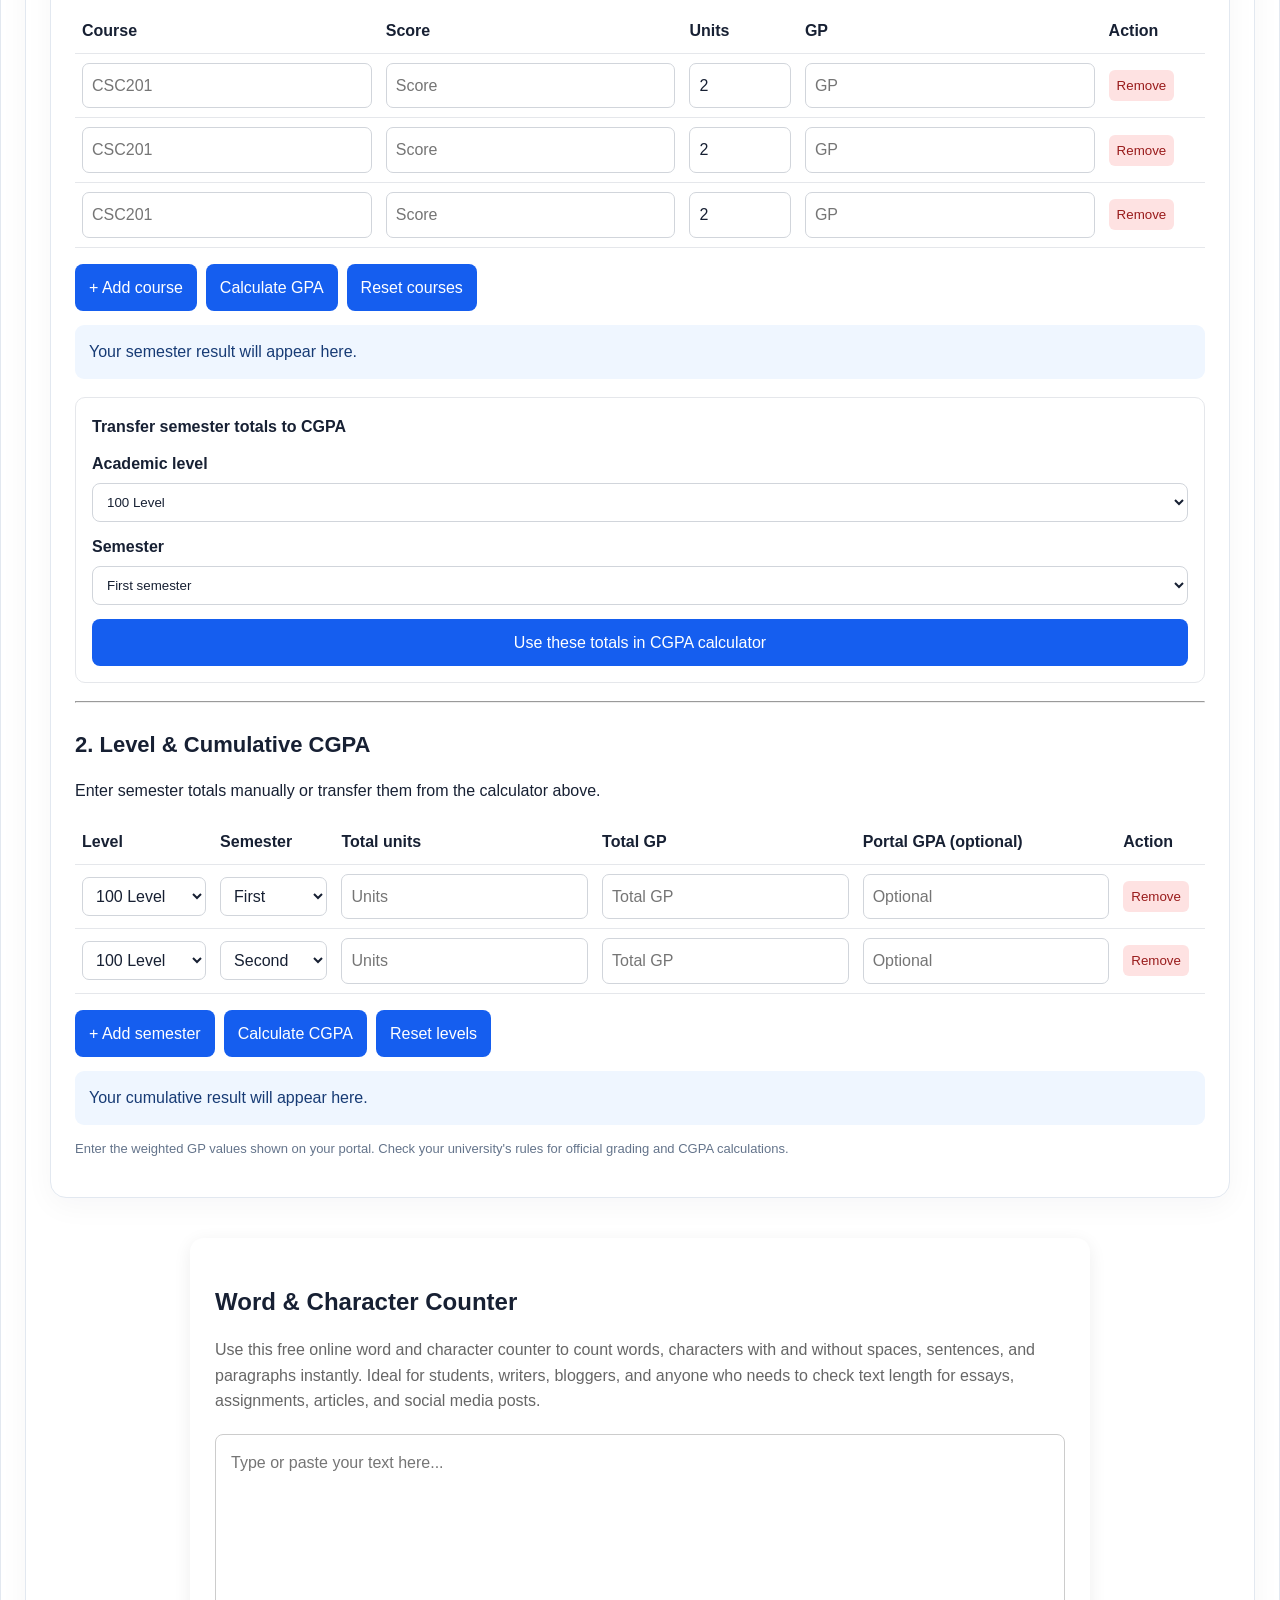
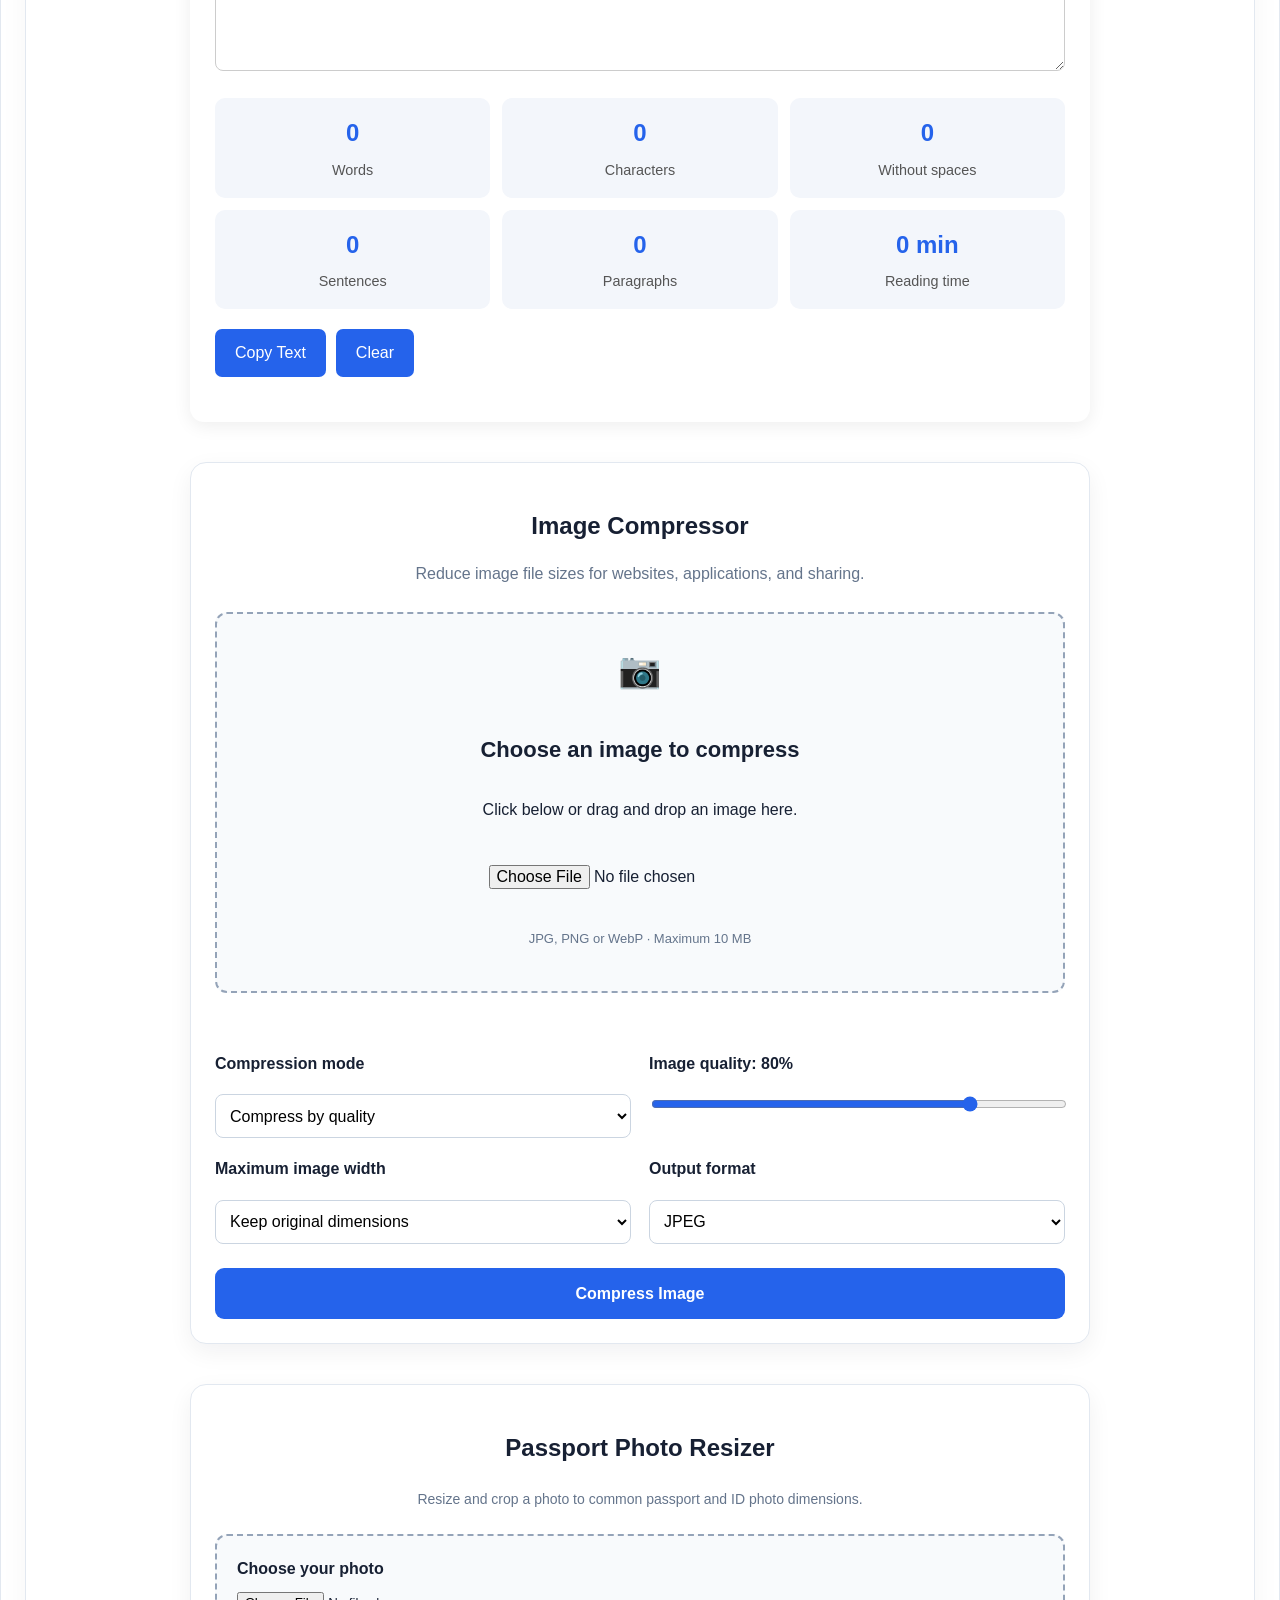
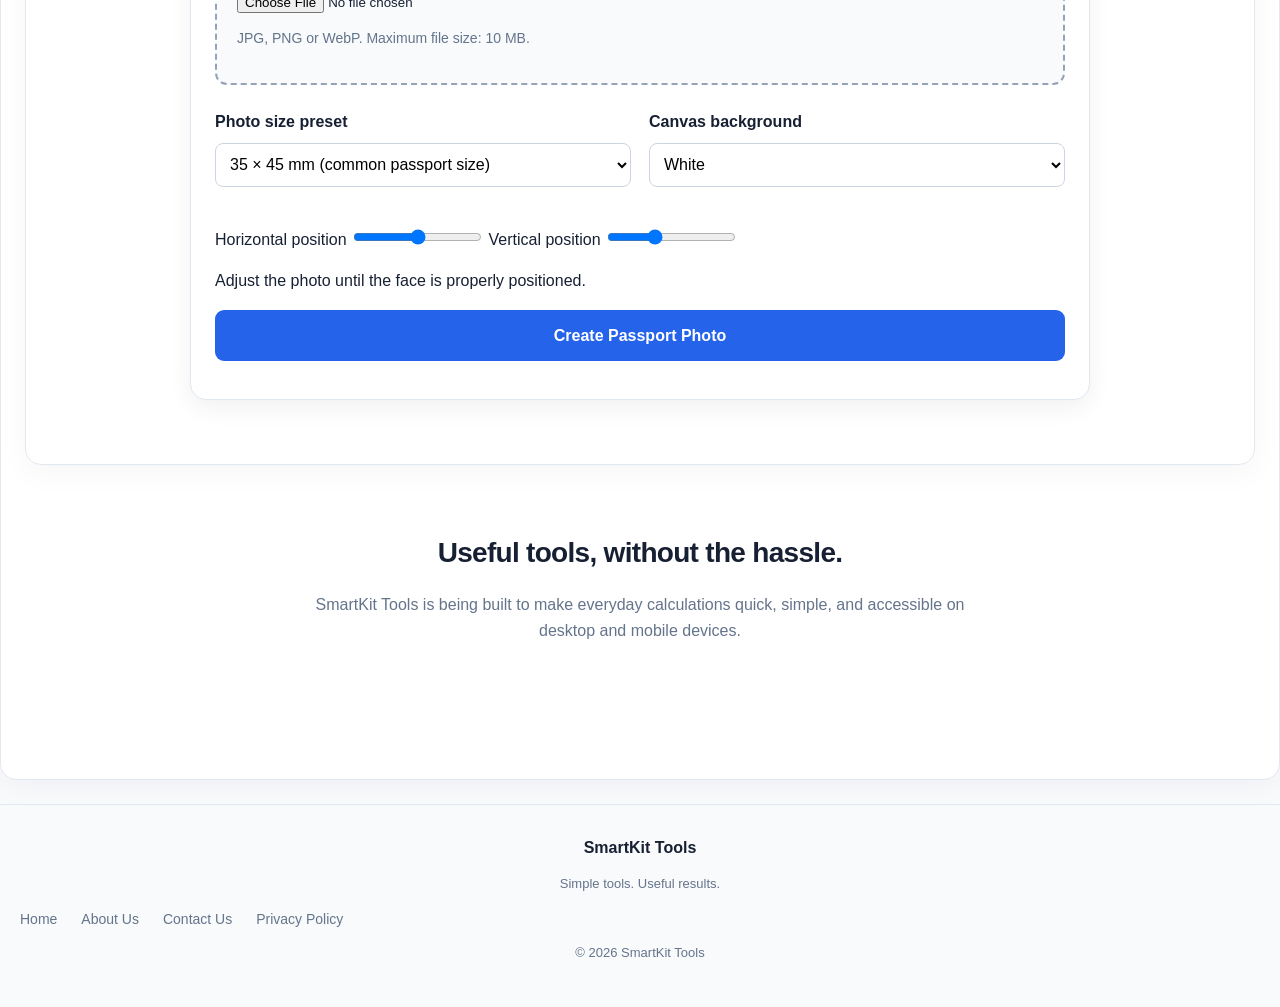
==== commit 38d95582: "Add files via upload" ====
--- a/index.html
+++ b/index.html
@@ -831,15 +831,27 @@
 
   </main>
 
-  <footer class="site-footer">
-
-    <a class="brand footer-brand" href="index.html">SmartKit Tools</a>
-
-    <p>Simple tools. Useful results.</p>
-
-    <p>© <span id="year"></span> SmartKit Tools</p>
-
-  </footer>
+ <footer class="site-footer">
+
+  <a class="brand footer-brand" href="index.html">SmartKit Tools</a>
+
+  <p>Simple tools. Useful results.</p>
+
+  <nav class="footer-links">
+
+    <a href="index.html">Home</a>
+
+    <a href="about.html">About Us</a>
+
+    <a href="contact.html">Contact Us</a>
+
+    <a href="privacy.html">Privacy Policy</a>
+
+  </nav>
+
+  <p>© <span id="year"></span> SmartKit Tools</p>
+
+</footer>
 
 </body>
 
